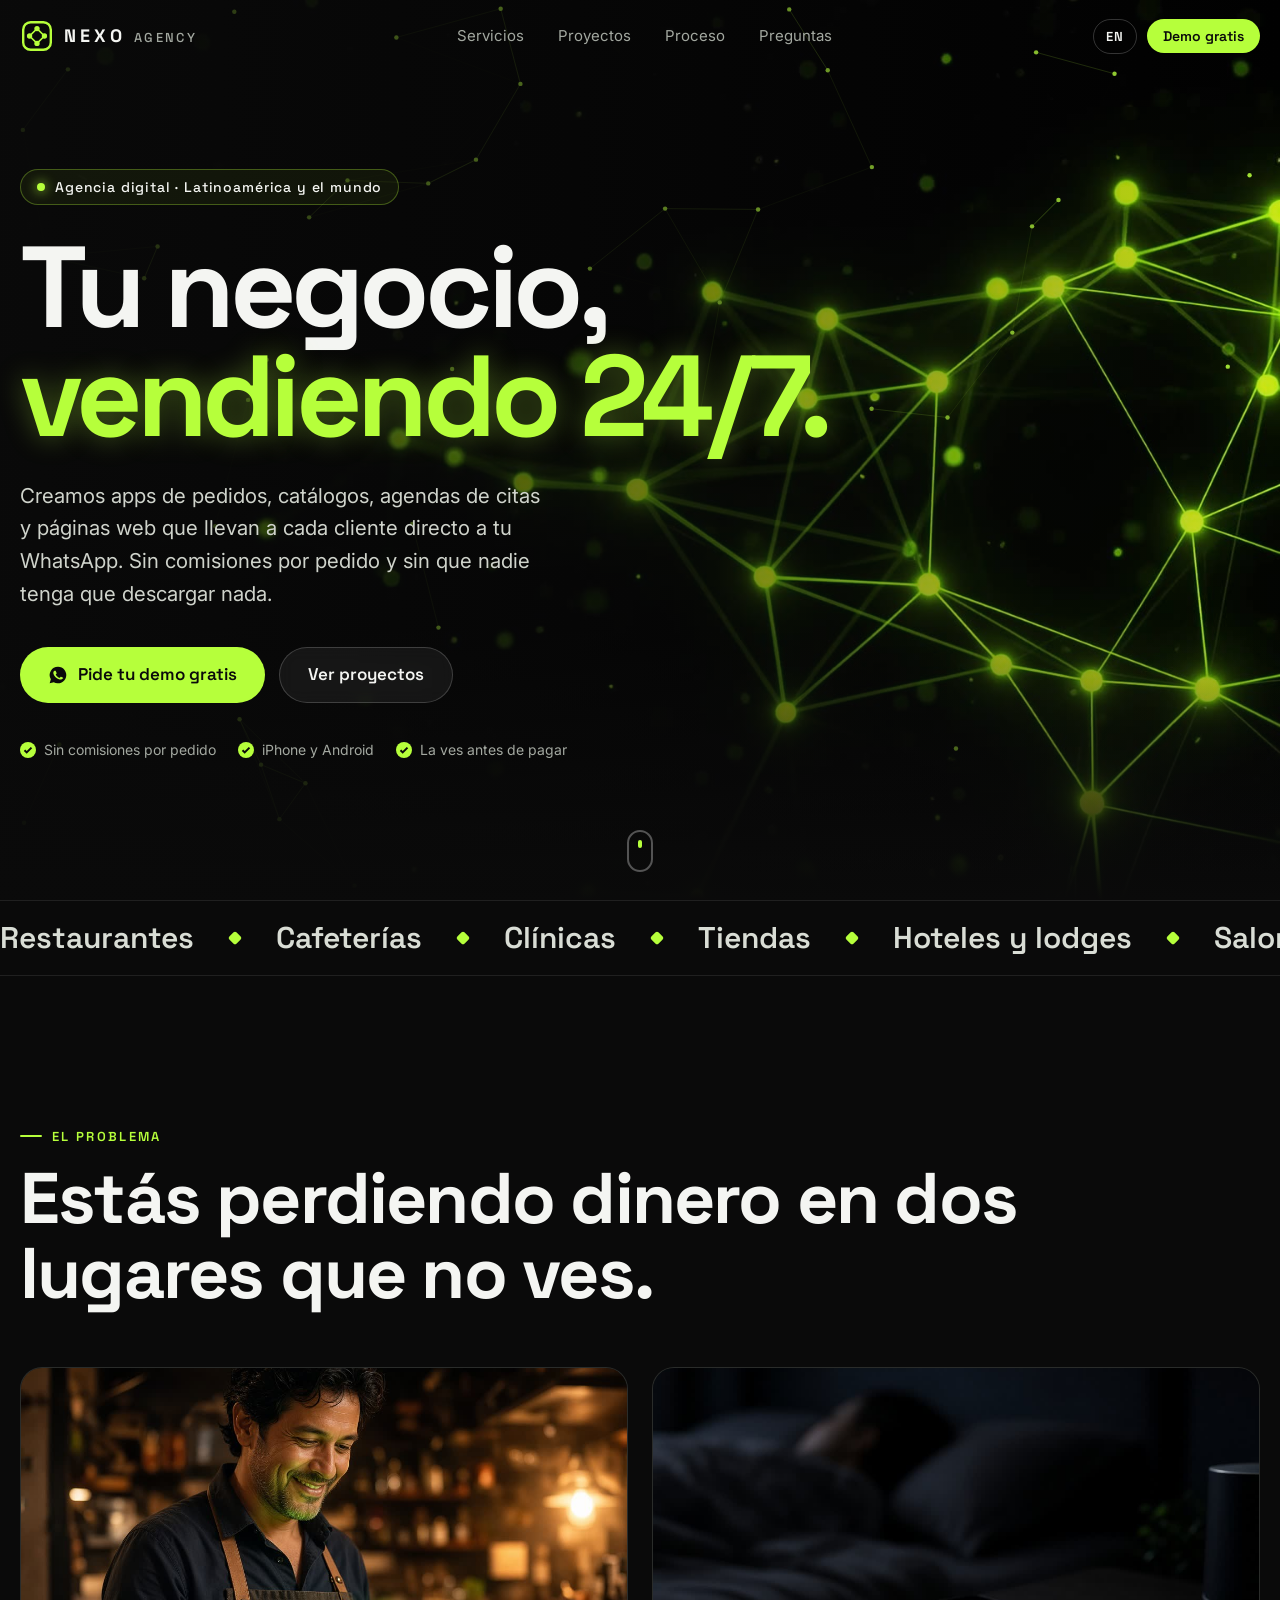
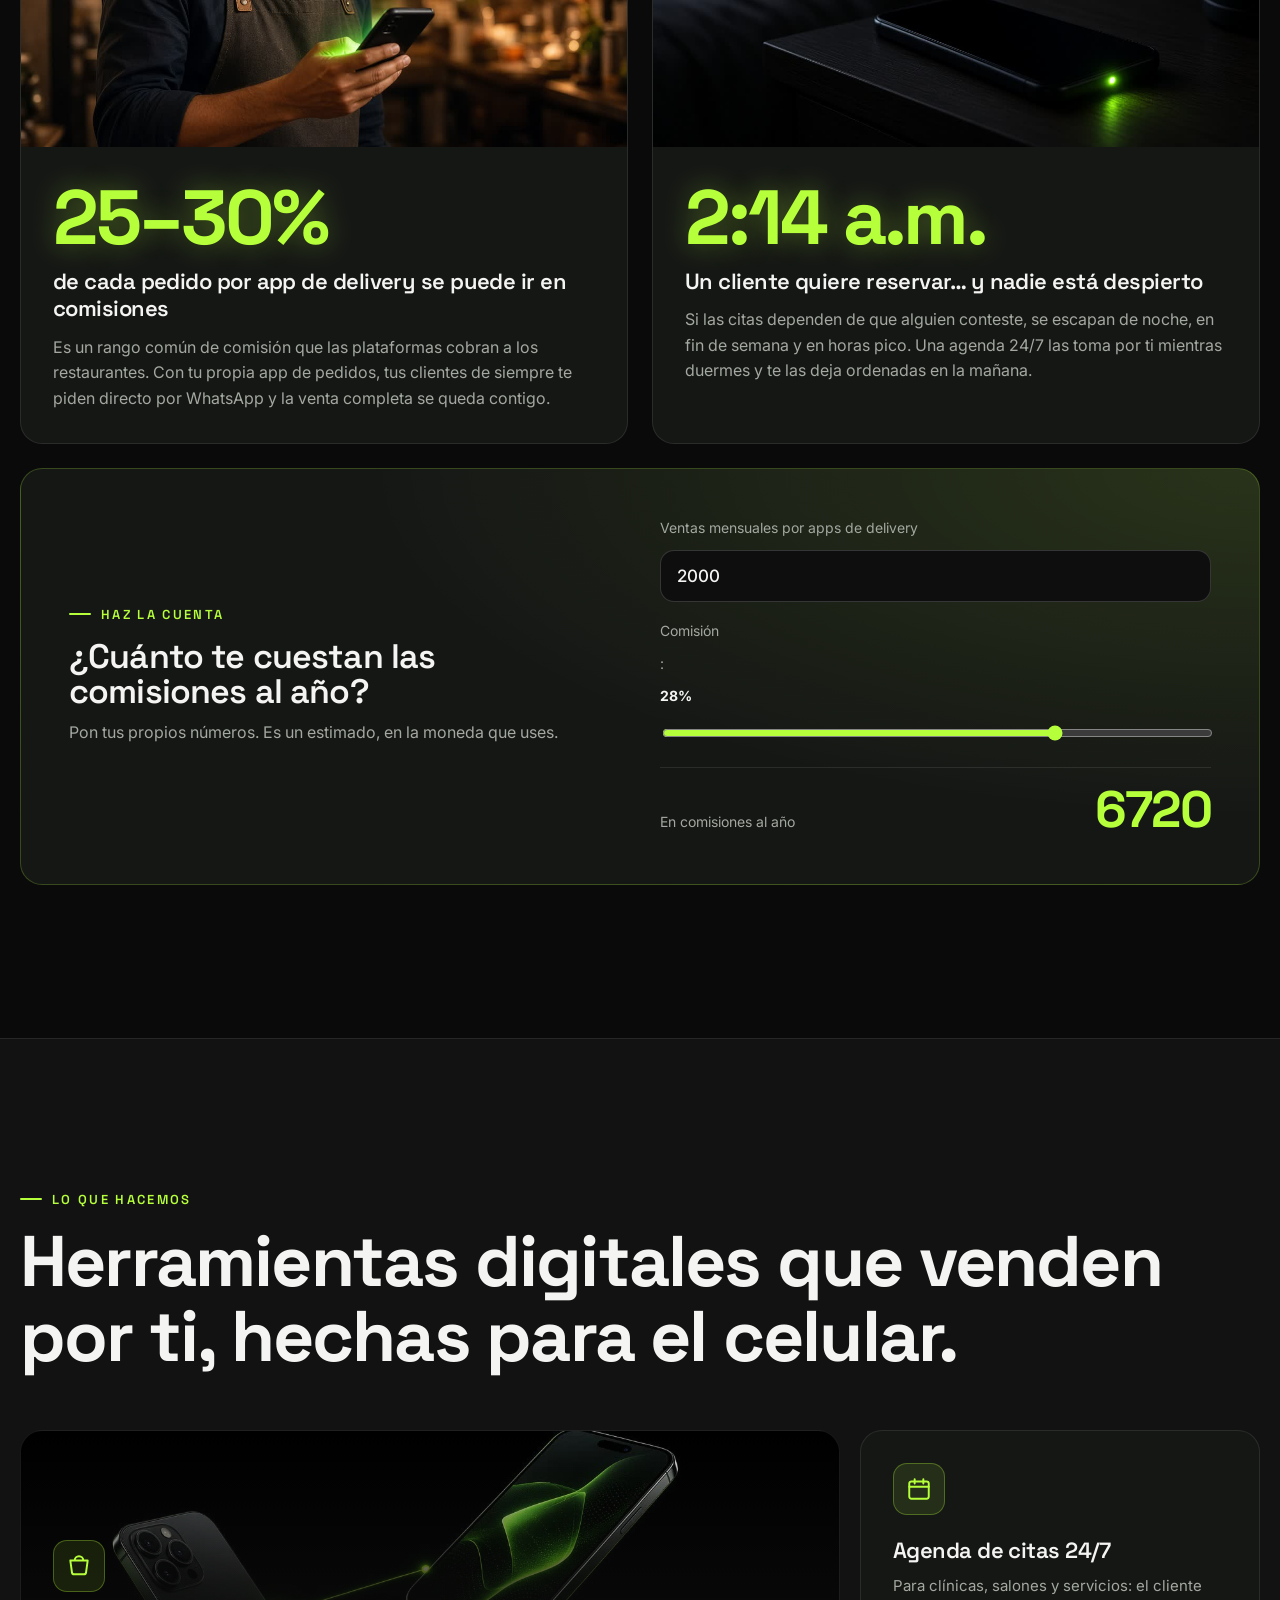
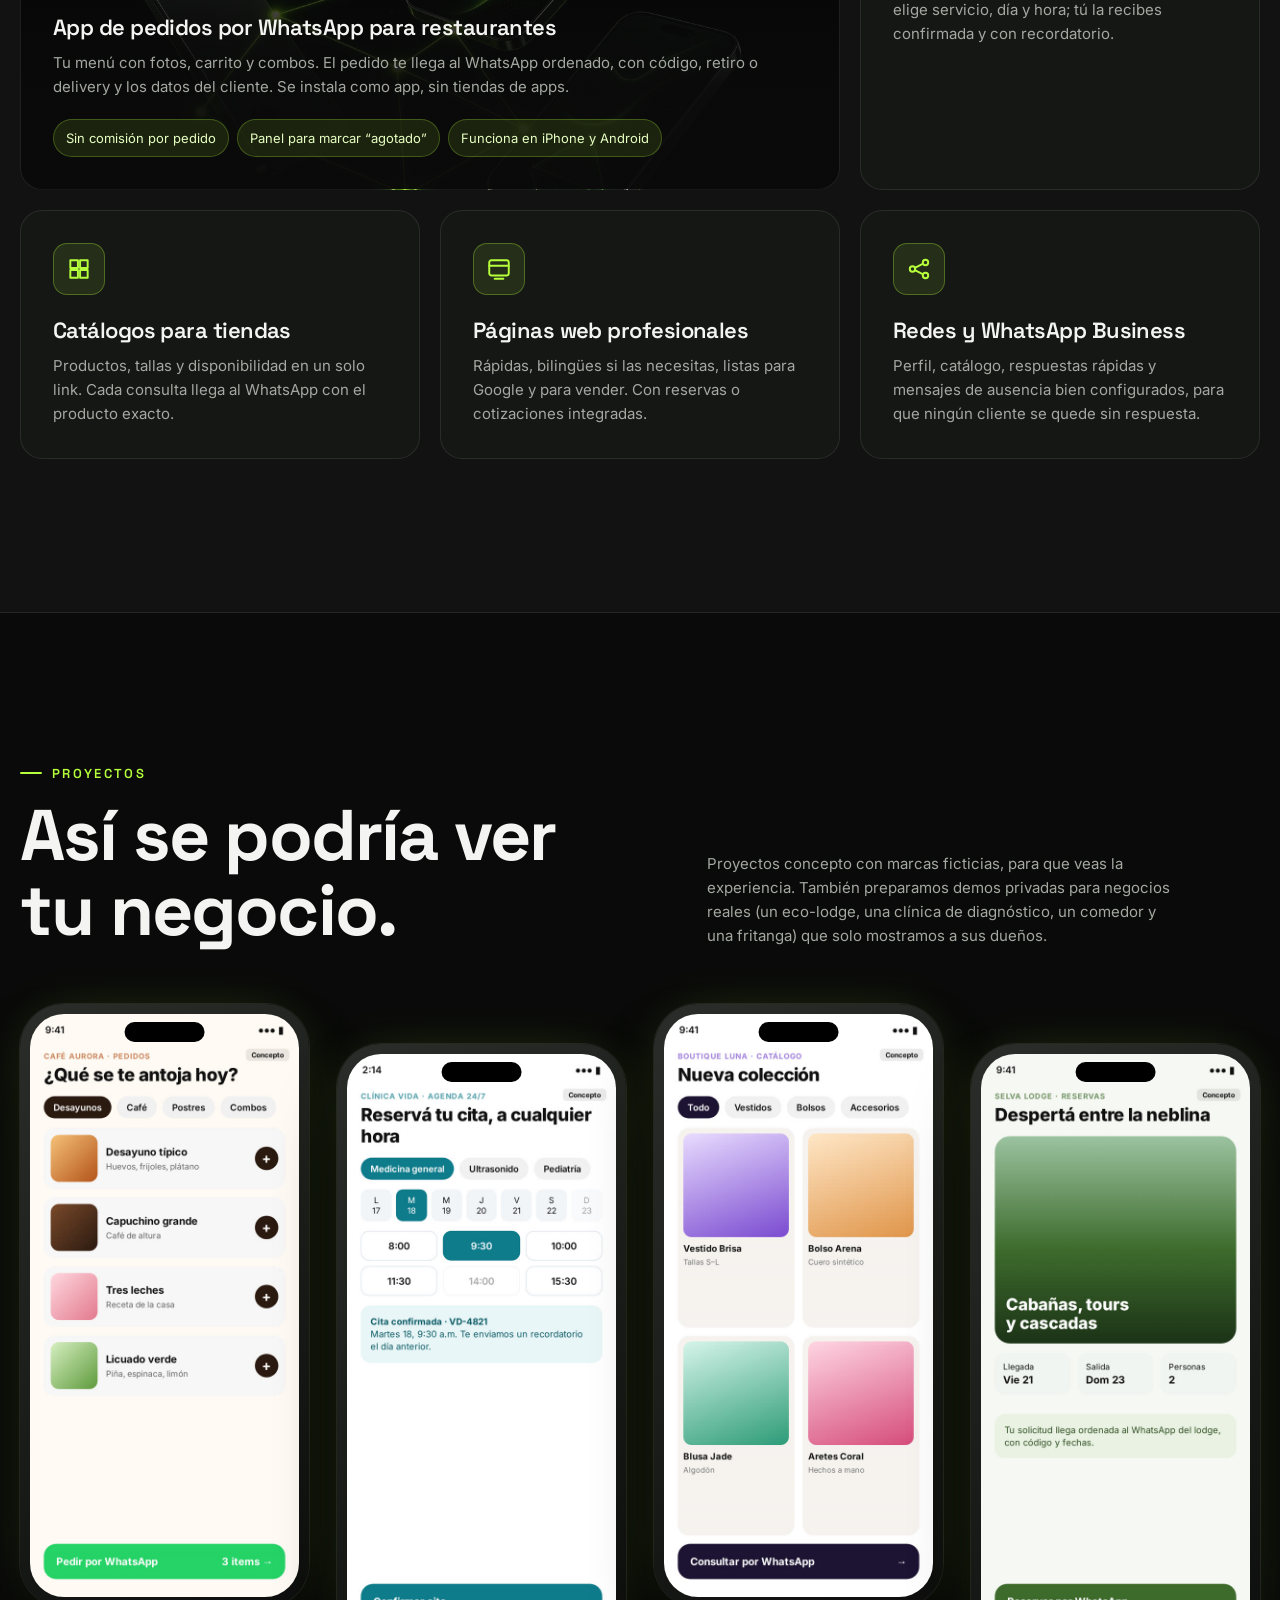
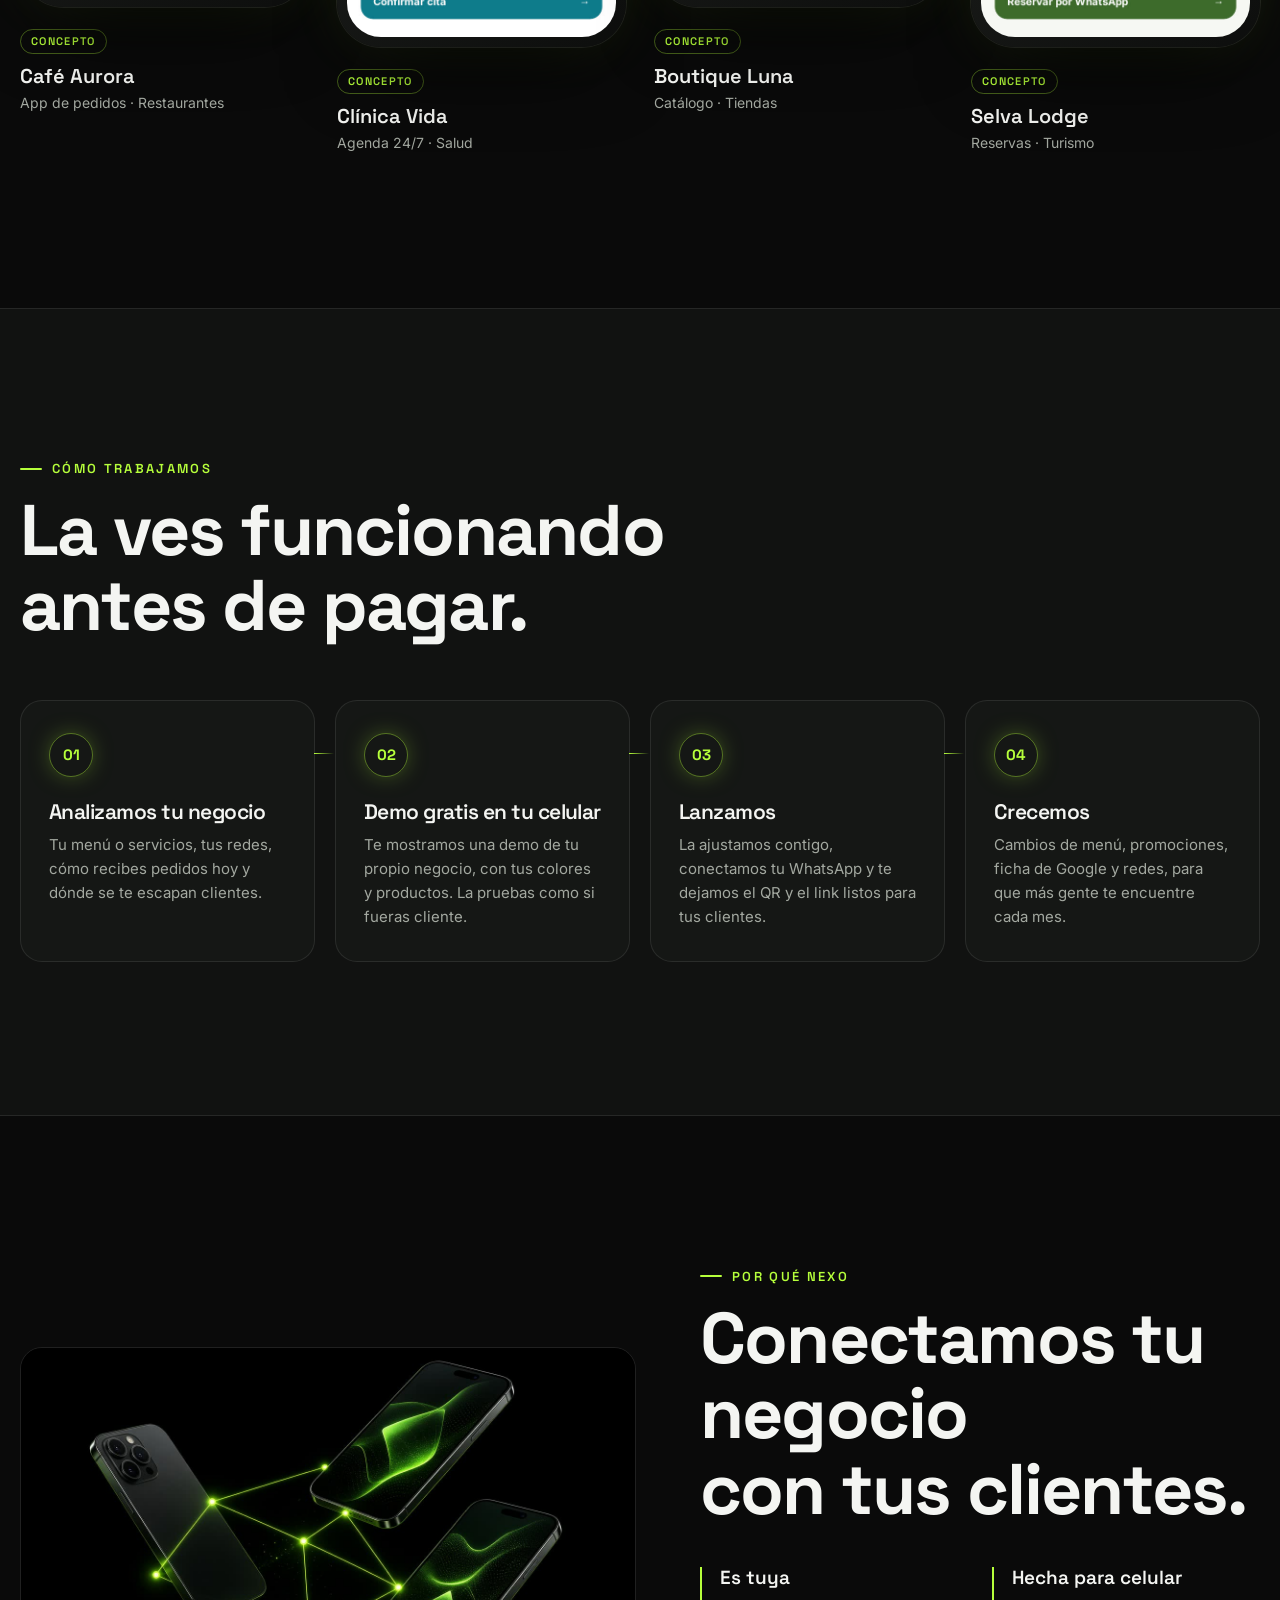
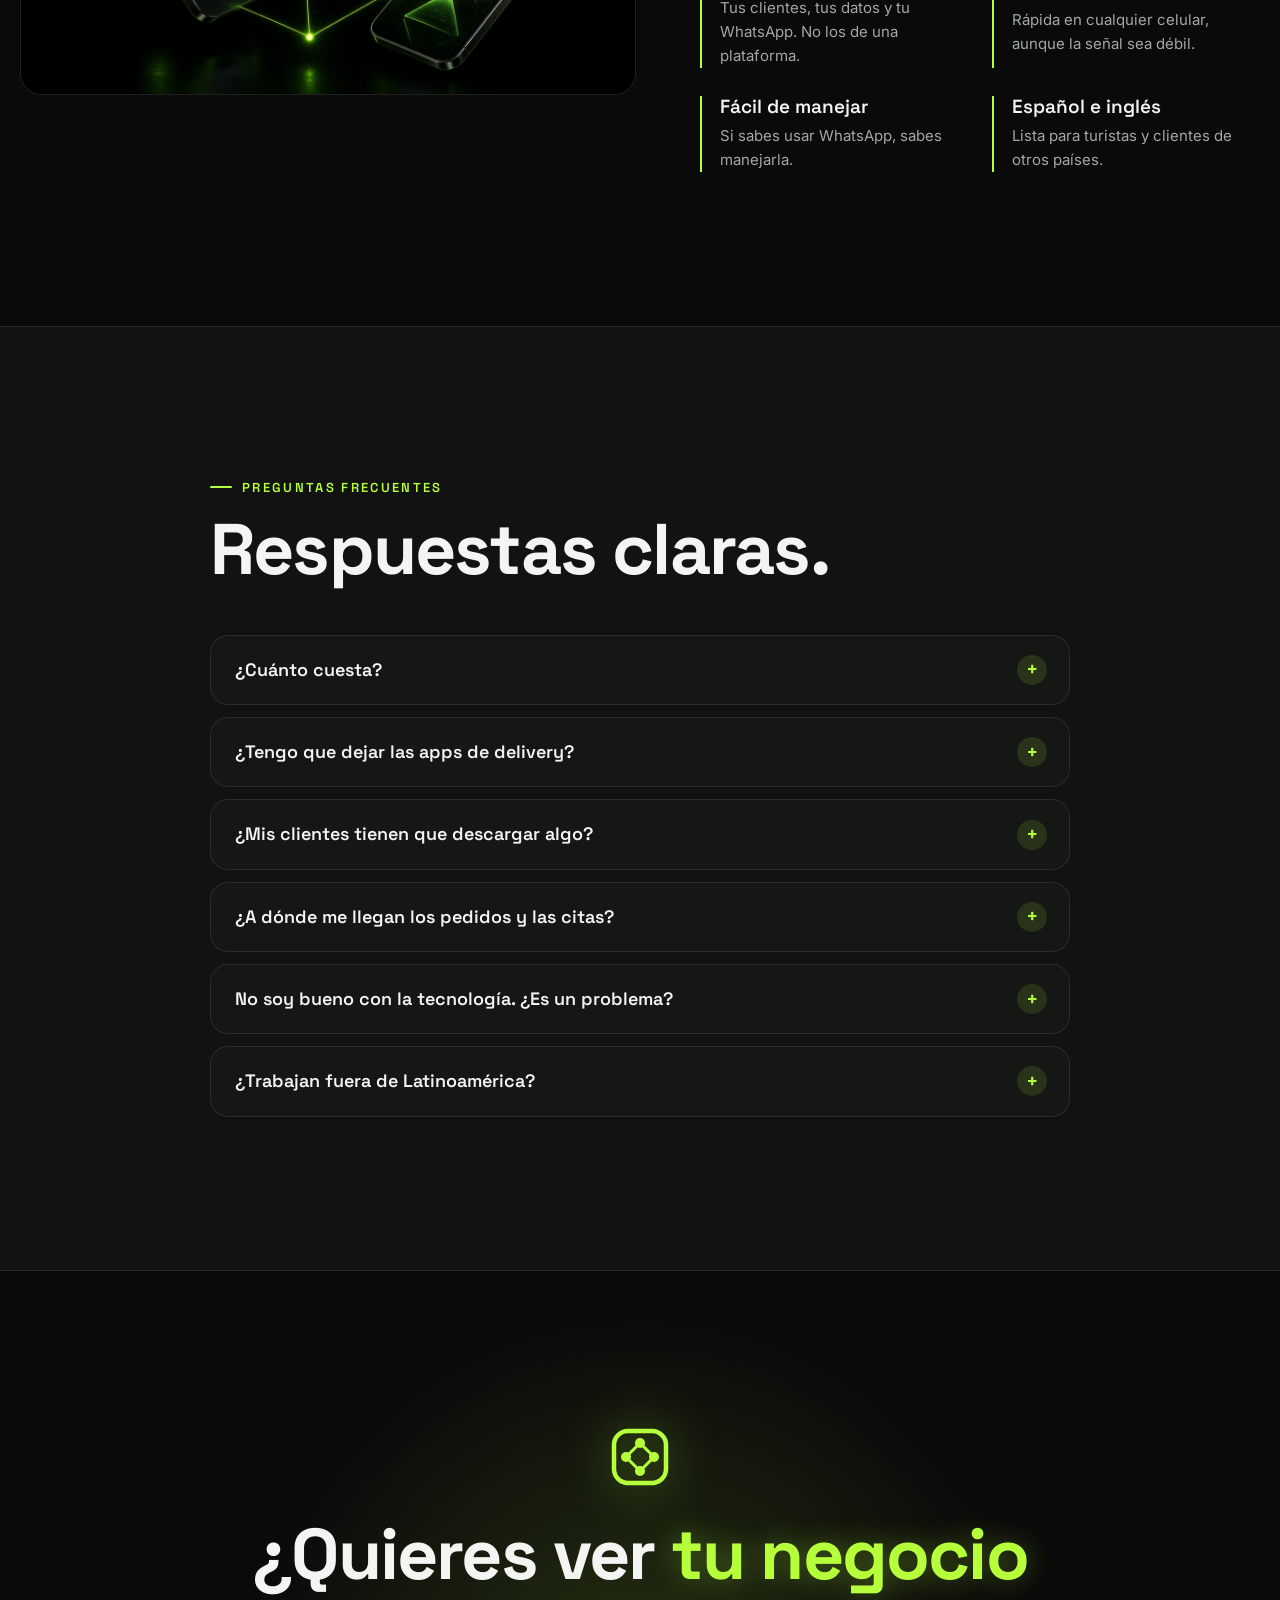
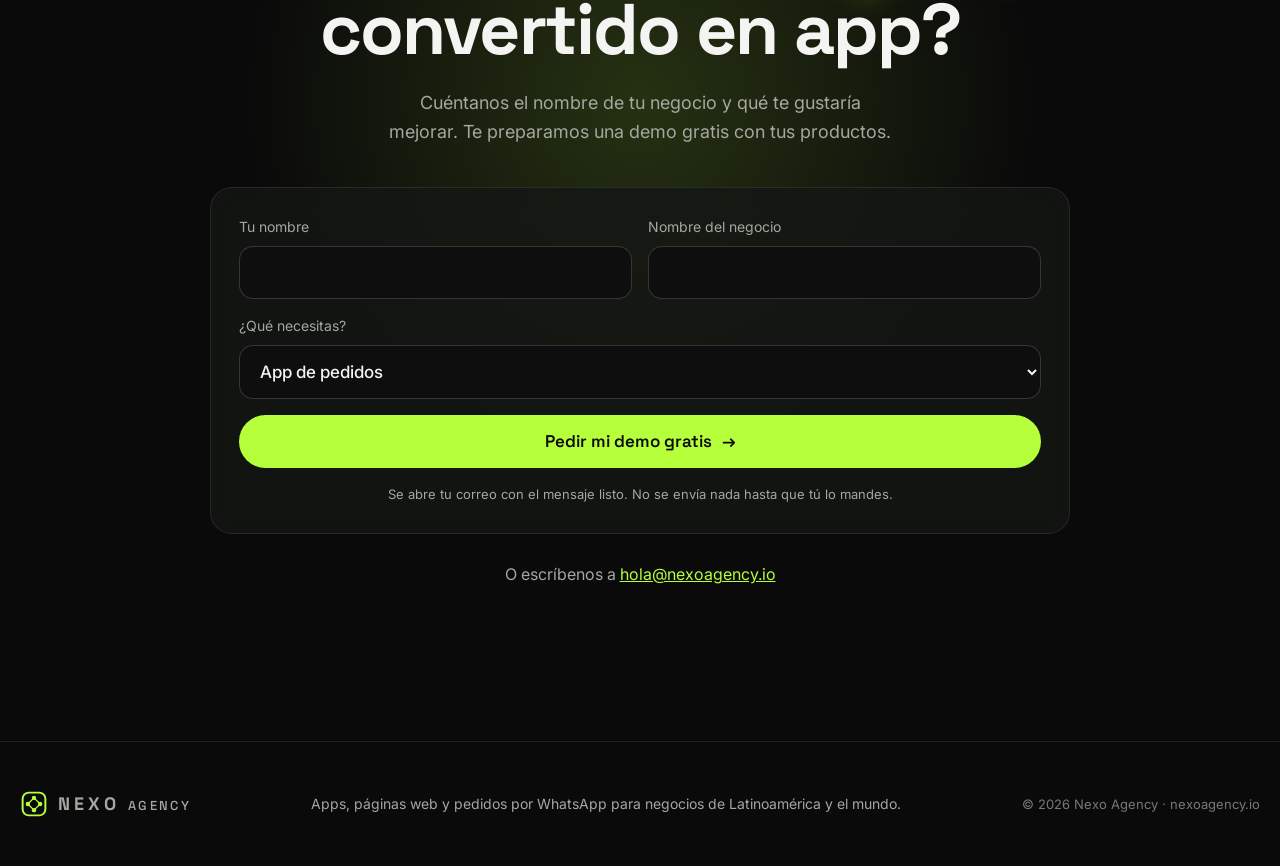
==== index.html @ 6362ee62 "Sitio oficial de Nexo Agency" ====
<!doctype html>
<html lang="es">
<head>
<meta charset="utf-8">
<meta name="viewport" content="width=device-width, initial-scale=1, viewport-fit=cover">
<title>Nexo Agency · Apps, páginas web y pedidos por WhatsApp para tu negocio</title>
<meta name="description" content="Nexo Agency crea apps de pedidos por WhatsApp, catálogos, agendas de citas 24/7 y páginas web profesionales para negocios de Latinoamérica y el mundo. Te mostramos una demo de tu propio negocio antes de pagar.">
<meta name="theme-color" content="#0A0A0A">
<link rel="canonical" href="https://chavalojodido-art.github.io/nexoagency/">
<meta property="og:type" content="website">
<meta property="og:site_name" content="Nexo Agency">
<meta property="og:title" content="Nexo Agency · Tu negocio vendiendo 24/7">
<meta property="og:description" content="Apps de pedidos por WhatsApp, agendas de citas 24/7 y páginas web profesionales. Demo de tu propio negocio antes de pagar.">
<meta property="og:url" content="https://chavalojodido-art.github.io/nexoagency/">
<meta property="og:image" content="https://chavalojodido-art.github.io/nexoagency/assets/og.jpg">
<meta property="og:image:width" content="1200"><meta property="og:image:height" content="630">
<meta property="og:locale" content="es_LA"><meta property="og:locale:alternate" content="en_US">
<meta name="twitter:card" content="summary_large_image">
<link rel="icon" href="favicon.svg" type="image/svg+xml">
<link rel="icon" href="assets/icons/icon-192.png" sizes="192x192" type="image/png">
<link rel="apple-touch-icon" href="assets/icons/apple-touch-icon.png">
<link rel="manifest" href="manifest.webmanifest">
<link rel="preconnect" href="https://fonts.googleapis.com"><link rel="preconnect" href="https://fonts.gstatic.com" crossorigin>
<link href="https://fonts.googleapis.com/css2?family=Inter:wght@400;500;600&family=Space+Grotesk:wght@500;600;700&display=swap" rel="stylesheet">
<link rel="preload" as="image" href="assets/media/hero-poster.jpg" media="(min-width: 768px)">
<link rel="preload" as="image" href="assets/media/hero-poster-movil.jpg" media="(max-width: 767px)">
<link rel="stylesheet" href="styles.css">
<script type="application/ld+json">
{"@context":"https://schema.org","@type":"ProfessionalService","name":"Nexo Agency","url":"https://chavalojodido-art.github.io/nexoagency/","logo":"https://chavalojodido-art.github.io/nexoagency/assets/icons/icon-512.png","image":"https://chavalojodido-art.github.io/nexoagency/assets/og.jpg","description":"Apps de pedidos por WhatsApp, catálogos, agendas de citas 24/7 y páginas web profesionales para negocios.","areaServed":["Latinoamérica","Worldwide"],"email":"hola@nexoagency.io","knowsLanguage":["es","en"]}
</script>
</head>
<body>
<a class="skip" href="#main" data-en="Skip to content">Saltar al contenido</a>

<header class="nav" id="nav">
  <div class="wrap nav__in">
    <a href="#top" class="brand" aria-label="Nexo Agency, inicio">
      <img src="assets/logo.svg" alt="" width="34" height="34"><span>NEXO<em>AGENCY</em></span>
    </a>
    <nav class="nav__links" aria-label="Principal">
      <a href="#servicios" data-en="Services">Servicios</a>
      <a href="#proyectos" data-en="Work">Proyectos</a>
      <a href="#proceso" data-en="Process">Proceso</a>
      <a href="#faq" data-en="FAQ">Preguntas</a>
    </nav>
    <div class="nav__cta">
      <button class="lang" id="lang" type="button" aria-label="Switch to English">EN</button>
      <a href="#contacto" class="btn btn--sm js-wa" data-en="Free demo">Demo gratis</a>
      <button class="burger" id="burger" type="button" aria-label="Abrir menú" aria-expanded="false" aria-controls="mnav"><span></span><span></span></button>
    </div>
  </div>
  <nav class="mnav" id="mnav" aria-label="Menú móvil" hidden>
    <a href="#servicios" data-en="Services">Servicios</a>
    <a href="#proyectos" data-en="Work">Proyectos</a>
    <a href="#proceso" data-en="Process">Proceso</a>
    <a href="#faq" data-en="FAQ">Preguntas</a>
    <a href="#contacto" class="btn js-wa" data-en="Get your free demo">Pide tu demo gratis</a>
  </nav>
</header>

<main id="main">
<!-- HERO -->
<section class="hero" id="top">
  <div class="hero__media" aria-hidden="true">
    <video id="heroVideo" muted loop playsinline preload="none" poster="assets/media/hero-poster.jpg"></video>
    <canvas id="heroCanvas"></canvas>
  </div>
  <div class="hero__shade" aria-hidden="true"></div>
  <div class="wrap hero__in">
    <p class="eyebrow reveal"><span class="dot"></span><span data-en="Digital agency · Latin America &amp; worldwide">Agencia digital · Latinoamérica y el mundo</span></p>
    <h1 class="hero__title reveal" data-en="Your business,<br><span class='neon'>selling 24/7.</span>">Tu negocio,<br><span class="neon">vendiendo 24/7.</span></h1>
    <p class="hero__sub reveal" data-en="We build ordering apps, catalogs, appointment booking and websites that send every customer straight to your WhatsApp. No per-order commissions, no app downloads.">Creamos apps de pedidos, catálogos, agendas de citas y páginas web que llevan a cada cliente directo a tu WhatsApp. Sin comisiones por pedido y sin que nadie tenga que descargar nada.</p>
    <div class="hero__ctas reveal">
      <a href="#contacto" class="btn btn--lg js-wa"><svg aria-hidden="true" viewBox="0 0 24 24"><path fill="currentColor" d="M12 2a10 10 0 0 0-8.6 15.1L2 22l5-1.3A10 10 0 1 0 12 2Zm5.3 14.2c-.2.6-1.3 1.2-1.8 1.2-.5.1-1 .2-3.3-.7-2.8-1.1-4.6-4-4.7-4.2-.1-.2-1.1-1.5-1.1-2.9s.7-2 1-2.3c.3-.3.6-.3.8-.3h.6c.2 0 .4 0 .6.5l.9 2.1c.1.2.1.4 0 .6l-.4.6-.4.4c-.1.1-.3.3-.1.6.2.3.8 1.3 1.7 2.1 1.2 1 2.1 1.4 2.4 1.5.3.1.5.1.6-.1l.9-1c.2-.3.4-.2.6-.1l2 .9c.3.1.5.2.5.3.1.2.1.7-.1 1.3Z"/></svg><span data-en="Get your free demo">Pide tu demo gratis</span></a>
      <a href="#proyectos" class="btn btn--ghost btn--lg" data-en="See our work">Ver proyectos</a>
    </div>
    <ul class="hero__chips reveal" role="list">
      <li data-en="No per-order commissions">Sin comisiones por pedido</li>
      <li data-en="iPhone &amp; Android">iPhone y Android</li>
      <li data-en="See it before you pay">La ves antes de pagar</li>
    </ul>
  </div>
  <a href="#problema" class="hero__scroll" aria-label="Bajar"><span></span></a>
</section>

<!-- MARQUEE -->
<div class="marquee" aria-hidden="true"><div class="marquee__track">
  <span>Restaurantes</span><i></i><span>Cafeterías</span><i></i><span>Clínicas</span><i></i><span>Tiendas</span><i></i><span>Hoteles y lodges</span><i></i><span>Salones de belleza</span><i></i><span>Talleres</span><i></i><span>Consultorios</span><i></i>
  <span>Restaurantes</span><i></i><span>Cafeterías</span><i></i><span>Clínicas</span><i></i><span>Tiendas</span><i></i><span>Hoteles y lodges</span><i></i><span>Salones de belleza</span><i></i><span>Talleres</span><i></i><span>Consultorios</span><i></i>
</div></div>

<!-- PROBLEMA -->
<section class="sec" id="problema">
  <div class="wrap">
    <p class="kicker reveal" data-en="The problem">El problema</p>
    <h2 class="h2 reveal" data-en="You're losing money in two places you can't see.">Estás perdiendo dinero en dos lugares que no ves.</h2>
    <div class="pain">
      <article class="pain__card reveal">
        <figure class="pain__img"><img src="assets/img/restaurante.jpg" alt="Dueño de restaurante sonriendo mientras revisa pedidos en su celular" width="1024" height="768" loading="lazy" decoding="async"></figure>
        <div class="pain__body">
          <p class="big"><span class="neon">25–30%</span></p>
          <h3 data-en="of every delivery-app order can go to commissions">de cada pedido por app de delivery se puede ir en comisiones</h3>
          <p data-en="Delivery platforms commonly charge restaurants commissions in that range. Your own ordering app sends regulars straight to your WhatsApp: the sale stays with you.">Es un rango común de comisión que las plataformas cobran a los restaurantes. Con tu propia app de pedidos, tus clientes de siempre te piden directo por WhatsApp y la venta completa se queda contigo.</p>
        </div>
      </article>
      <article class="pain__card reveal">
        <figure class="pain__img"><img src="assets/img/noche.jpg" alt="Celular con una notificación verde sobre la mesa de noche mientras su dueño duerme" width="1024" height="768" loading="lazy" decoding="async"></figure>
        <div class="pain__body">
          <p class="big"><span class="neon">2:14 a.m.</span></p>
          <h3 data-en="A customer wants to book… and nobody is awake">Un cliente quiere reservar… y nadie está despierto</h3>
          <p data-en="If booking depends on someone answering the phone, appointments slip away at night, on weekends and at rush hour. A 24/7 booking system takes them while you sleep.">Si las citas dependen de que alguien conteste, se escapan de noche, en fin de semana y en horas pico. Una agenda 24/7 las toma por ti mientras duermes y te las deja ordenadas en la mañana.</p>
        </div>
      </article>
    </div>

    <!-- calculadora -->
    <div class="calc reveal" id="calculadora">
      <div class="calc__txt">
        <p class="kicker" data-en="Do the math">Haz la cuenta</p>
        <h3 class="h3" data-en="How much do commissions cost you per year?">¿Cuánto te cuestan las comisiones al año?</h3>
        <p class="muted" data-en="Enter your own numbers. It's an estimate, in whatever currency you use.">Pon tus propios números. Es un estimado, en la moneda que uses.</p>
      </div>
      <div class="calc__form">
        <label for="ventas"><span data-en="Monthly sales through delivery apps">Ventas mensuales por apps de delivery</span>
          <input id="ventas" type="number" inputmode="numeric" min="0" step="100" value="2000"></label>
        <label for="pct"><span data-en="Commission">Comisión</span>: <b id="pctOut">28%</b>
          <input id="pct" type="range" min="10" max="35" value="28"></label>
        <div class="calc__out" aria-live="polite">
          <span data-en="In commissions per year">En comisiones al año</span>
          <strong id="anual">6,720</strong>
        </div>
      </div>
    </div>
  </div>
</section>

<!-- SERVICIOS -->
<section class="sec sec--alt" id="servicios">
  <div class="wrap">
    <p class="kicker reveal" data-en="What we build">Lo que hacemos</p>
    <h2 class="h2 reveal" data-en="Digital tools that sell for you, made for the phone.">Herramientas digitales que venden por ti, hechas para el celular.</h2>
    <div class="svc">
      <article class="svc__card svc__card--wide reveal">
        <div class="svc__icon" aria-hidden="true"><svg viewBox="0 0 24 24"><path d="M4 7h16l-1.5 11a2 2 0 0 1-2 1.7H7.5a2 2 0 0 1-2-1.7L4 7Zm4 0a4 4 0 0 1 8 0"/></svg></div>
        <h3 data-en="WhatsApp ordering app for restaurants">App de pedidos por WhatsApp para restaurantes</h3>
        <p data-en="Your menu with photos, cart and combos. The order reaches your WhatsApp neat and complete, with a code, pickup or delivery, and the customer's details. It installs like an app, without app stores.">Tu menú con fotos, carrito y combos. El pedido te llega al WhatsApp ordenado, con código, retiro o delivery y los datos del cliente. Se instala como app, sin tiendas de apps.</p>
        <ul class="ticks"><li data-en="No per-order commissions">Sin comisión por pedido</li><li data-en="Owner panel to mark items sold out">Panel para marcar “agotado”</li><li data-en="Works on iPhone and Android">Funciona en iPhone y Android</li></ul>
      </article>
      <article class="svc__card reveal">
        <div class="svc__icon" aria-hidden="true"><svg viewBox="0 0 24 24"><rect x="3" y="5" width="18" height="16" rx="2"/><path d="M3 10h18M8 3v4m8-4v4"/></svg></div>
        <h3 data-en="24/7 appointment booking">Agenda de citas 24/7</h3>
        <p data-en="For clinics, salons and services: customers pick service, day and time; you get it confirmed with reminders.">Para clínicas, salones y servicios: el cliente elige servicio, día y hora; tú la recibes confirmada y con recordatorio.</p>
      </article>
      <article class="svc__card reveal">
        <div class="svc__icon" aria-hidden="true"><svg viewBox="0 0 24 24"><path d="M4 4h7v7H4zM13 4h7v7h-7zM4 13h7v7H4zM13 13h7v7h-7z"/></svg></div>
        <h3 data-en="Catalogs for stores">Catálogos para tiendas</h3>
        <p data-en="Products, sizes and availability in one link. Every inquiry arrives on WhatsApp with the exact product.">Productos, tallas y disponibilidad en un solo link. Cada consulta llega al WhatsApp con el producto exacto.</p>
      </article>
      <article class="svc__card reveal">
        <div class="svc__icon" aria-hidden="true"><svg viewBox="0 0 24 24"><rect x="3" y="4" width="18" height="14" rx="2"/><path d="M3 9h18M8 21h8"/></svg></div>
        <h3 data-en="Professional websites">Páginas web profesionales</h3>
        <p data-en="Fast, bilingual if you need it, ready for Google and for selling. With bookings or quotes built in.">Rápidas, bilingües si las necesitas, listas para Google y para vender. Con reservas o cotizaciones integradas.</p>
      </article>
      <article class="svc__card reveal">
        <div class="svc__icon" aria-hidden="true"><svg viewBox="0 0 24 24"><circle cx="6" cy="12" r="2.5"/><circle cx="18" cy="6" r="2.5"/><circle cx="18" cy="18" r="2.5"/><path d="m8.2 10.9 7.6-3.8m-7.6 6 7.6 3.8"/></svg></div>
        <h3 data-en="Social media &amp; WhatsApp Business">Redes y WhatsApp Business</h3>
        <p data-en="Profile, catalog, quick replies and away messages set up properly, so no customer goes unanswered.">Perfil, catálogo, respuestas rápidas y mensajes de ausencia bien configurados, para que ningún cliente se quede sin respuesta.</p>
      </article>
    </div>
  </div>
</section>

<!-- PROYECTOS -->
<section class="sec" id="proyectos">
  <div class="wrap">
    <div class="sec__head">
      <div>
        <p class="kicker reveal" data-en="Work">Proyectos</p>
        <h2 class="h2 reveal" data-en="This is what your business<br>could look like.">Así se podría ver<br>tu negocio.</h2>
      </div>
      <p class="muted reveal sec__note" data-en="Concept projects with fictional brands, so you can see the experience. We also build private demos for real businesses (an eco-lodge, a diagnostic clinic, a diner and a grill house) that we only show to their owners.">Proyectos concepto con marcas ficticias, para que veas la experiencia. También preparamos demos privadas para negocios reales (un eco-lodge, una clínica de diagnóstico, un comedor y una fritanga) que solo mostramos a sus dueños.</p>
    </div>
    <div class="phones">
      <figure class="phone reveal">
        <div class="phone__frame"><img src="assets/img/app-cafe.jpg" alt="Pantalla de app de pedidos de la cafetería ficticia Café Aurora" width="560" height="1212" loading="lazy" decoding="async"></div>
        <figcaption><span class="pill" data-en="Concept">Concepto</span><b>Café Aurora</b><span data-en="Ordering app · Restaurants">App de pedidos · Restaurantes</span></figcaption>
      </figure>
      <figure class="phone reveal">
        <div class="phone__frame"><img src="assets/img/app-clinica.jpg" alt="Pantalla de agenda de citas de la clínica ficticia Clínica Vida" width="560" height="1212" loading="lazy" decoding="async"></div>
        <figcaption><span class="pill" data-en="Concept">Concepto</span><b>Clínica Vida</b><span data-en="24/7 booking · Health">Agenda 24/7 · Salud</span></figcaption>
      </figure>
      <figure class="phone reveal">
        <div class="phone__frame"><img src="assets/img/app-tienda.jpg" alt="Pantalla de catálogo de la tienda ficticia Boutique Luna" width="560" height="1212" loading="lazy" decoding="async"></div>
        <figcaption><span class="pill" data-en="Concept">Concepto</span><b>Boutique Luna</b><span data-en="Catalog · Retail">Catálogo · Tiendas</span></figcaption>
      </figure>
      <figure class="phone reveal">
        <div class="phone__frame"><img src="assets/img/app-lodge.jpg" alt="Pantalla de reservas del alojamiento ficticio Selva Lodge" width="560" height="1212" loading="lazy" decoding="async"></div>
        <figcaption><span class="pill" data-en="Concept">Concepto</span><b>Selva Lodge</b><span data-en="Bookings · Tourism">Reservas · Turismo</span></figcaption>
      </figure>
    </div>
  </div>
</section>

<!-- PROCESO -->
<section class="sec sec--alt" id="proceso">
  <div class="wrap">
    <p class="kicker reveal" data-en="How it works">Cómo trabajamos</p>
    <h2 class="h2 reveal" data-en="You see it working<br>before you pay.">La ves funcionando<br>antes de pagar.</h2>
    <ol class="steps">
      <li class="step reveal"><span class="step__n">01</span><h3 data-en="We study your business">Analizamos tu negocio</h3><p data-en="Your menu or services, your social media, how you take orders today and where you lose customers.">Tu menú o servicios, tus redes, cómo recibes pedidos hoy y dónde se te escapan clientes.</p></li>
      <li class="step reveal"><span class="step__n">02</span><h3 data-en="Free demo on your phone">Demo gratis en tu celular</h3><p data-en="We show you a demo of your own business, with your colors and products. Try it like a customer would.">Te mostramos una demo de tu propio negocio, con tus colores y productos. La pruebas como si fueras cliente.</p></li>
      <li class="step reveal"><span class="step__n">03</span><h3 data-en="We launch">Lanzamos</h3><p data-en="We adjust it with you, connect your WhatsApp and leave a QR and link ready for your customers.">La ajustamos contigo, conectamos tu WhatsApp y te dejamos el QR y el link listos para tus clientes.</p></li>
      <li class="step reveal"><span class="step__n">04</span><h3 data-en="We grow">Crecemos</h3><p data-en="Menu changes, promotions, Google profile and social media, so more people find you every month.">Cambios de menú, promociones, ficha de Google y redes, para que más gente te encuentre cada mes.</p></li>
    </ol>
  </div>
</section>

<!-- POR QUÉ -->
<section class="sec why">
  <div class="wrap why__in">
    <figure class="why__img reveal"><img src="assets/img/telefonos.jpg" alt="Tres teléfonos conectados por una red de líneas verde neón" width="1024" height="576" loading="lazy" decoding="async"></figure>
    <div>
      <p class="kicker reveal" data-en="Why Nexo">Por qué Nexo</p>
      <h2 class="h2 reveal" data-en="We connect your business<br>with your customers.">Conectamos tu negocio<br>con tus clientes.</h2>
      <ul class="why__list">
        <li class="reveal"><b data-en="It's yours">Es tuya</b><span data-en="Your customers, your data, your WhatsApp. Not a platform's.">Tus clientes, tus datos y tu WhatsApp. No los de una plataforma.</span></li>
        <li class="reveal"><b data-en="Built for phones">Hecha para celular</b><span data-en="Fast on any phone, even with weak signal.">Rápida en cualquier celular, aunque la señal sea débil.</span></li>
        <li class="reveal"><b data-en="Simple to run">Fácil de manejar</b><span data-en="If you can use WhatsApp, you can run it.">Si sabes usar WhatsApp, sabes manejarla.</span></li>
        <li class="reveal"><b data-en="Spanish &amp; English">Español e inglés</b><span data-en="Ready for tourists and customers abroad.">Lista para turistas y clientes de otros países.</span></li>
      </ul>
    </div>
  </div>
</section>

<!-- FAQ -->
<section class="sec sec--alt" id="faq">
  <div class="wrap wrap--narrow">
    <p class="kicker reveal" data-en="FAQ">Preguntas frecuentes</p>
    <h2 class="h2 reveal" data-en="Clear answers.">Respuestas claras.</h2>
    <div class="faq">
      <details class="reveal"><summary data-en="How much does it cost?">¿Cuánto cuesta?</summary><p data-en="Each business is different, so we quote to fit. First we show you the free demo; you only decide once you've seen it working.">Cada negocio es distinto, así que hacemos una cotización a la medida. Primero te mostramos la demo gratis y decides solo después de verla funcionando.</p></details>
      <details class="reveal"><summary data-en="Do I have to leave delivery apps?">¿Tengo que dejar las apps de delivery?</summary><p data-en="No. Your app complements them: your regulars order directly and you stop paying commission on those orders.">No. Tu app las complementa: tus clientes de siempre te piden directo y dejas de pagar comisión por esos pedidos.</p></details>
      <details class="reveal"><summary data-en="Do my customers need to download anything?">¿Mis clientes tienen que descargar algo?</summary><p data-en="No. They open a link or scan a QR. If they want, they can add it to their home screen like an app (it's a PWA). Works on iPhone and Android.">No. Abren un link o escanean un QR. Si quieren, la agregan a la pantalla de inicio como una app (es una PWA). Funciona en iPhone y Android.</p></details>
      <details class="reveal"><summary data-en="Where do orders and appointments arrive?">¿A dónde me llegan los pedidos y las citas?</summary><p data-en="To your WhatsApp, as a neat message with a code and all the details. No new system to learn.">A tu WhatsApp, como un mensaje ordenado con código y todos los datos. No tienes que aprender un sistema nuevo.</p></details>
      <details class="reveal"><summary data-en="I'm not good with technology. Is that a problem?">No soy bueno con la tecnología. ¿Es un problema?</summary><p data-en="Not at all. We set everything up and show you step by step. Day to day, you just answer WhatsApp like always.">Para nada. Nosotros dejamos todo listo y te lo enseñamos paso a paso. En el día a día solo respondes WhatsApp como siempre.</p></details>
      <details class="reveal"><summary data-en="Do you work outside Latin America?">¿Trabajan fuera de Latinoamérica?</summary><p data-en="Yes. We work remotely, in Spanish and English.">Sí. Trabajamos a distancia, en español y en inglés.</p></details>
    </div>
  </div>
</section>

<!-- CONTACTO -->
<section class="sec cta" id="contacto">
  <div class="cta__glow" aria-hidden="true"></div>
  <div class="wrap wrap--narrow cta__in">
    <img src="assets/logo.svg" alt="" width="64" height="64" class="cta__logo reveal">
    <h2 class="h2 reveal" data-en="Want to see <span class='neon'>your business</span><br>as an app?">¿Quieres ver <span class="neon">tu negocio</span><br>convertido en app?</h2>
    <p class="muted reveal" data-en="Tell us your business name and what you want to improve. We'll prepare a free demo with your products.">Cuéntanos el nombre de tu negocio y qué te gustaría mejorar. Te preparamos una demo gratis con tus productos.</p>
    <form class="form reveal" id="leadForm" novalidate>
      <label><span data-en="Your name">Tu nombre</span><input name="nombre" autocomplete="name" required></label>
      <label><span data-en="Business name">Nombre del negocio</span><input name="negocio" autocomplete="organization" required></label>
      <label class="full"><span data-en="What do you need?">¿Qué necesitas?</span>
        <select name="necesidad">
          <option value="App de pedidos" data-en="Ordering app">App de pedidos</option>
          <option value="Agenda de citas 24/7" data-en="24/7 booking">Agenda de citas 24/7</option>
          <option value="Catálogo" data-en="Catalog">Catálogo</option>
          <option value="Página web" data-en="Website">Página web</option>
          <option value="Redes y WhatsApp Business" data-en="Social media &amp; WhatsApp Business">Redes y WhatsApp Business</option>
          <option value="No sé, quiero asesoría" data-en="Not sure, I'd like advice">No sé, quiero asesoría</option>
        </select></label>
      <button class="btn btn--lg full" type="submit"><span data-en="Request my free demo">Pedir mi demo gratis</span> →</button>
      <p class="form__hint full" id="formHint" data-en="It opens WhatsApp with your message ready. Nothing is sent until you tap send.">Se abre WhatsApp con tu mensaje listo. No se envía nada hasta que tú lo mandes.</p>
    </form>
    <p class="cta__mail reveal"><span data-en="Or write to">O escríbenos a</span> <a href="mailto:hola@nexoagency.io">hola@nexoagency.io</a></p>
  </div>
</section>
</main>

<footer class="foot">
  <div class="wrap foot__in">
    <a href="#top" class="brand" aria-label="Nexo Agency, volver arriba"><img src="assets/logo.svg" alt="" width="28" height="28"><span>NEXO<em>AGENCY</em></span></a>
    <p data-en="Apps, websites and WhatsApp ordering for businesses in Latin America and worldwide.">Apps, páginas web y pedidos por WhatsApp para negocios de Latinoamérica y el mundo.</p>
    <p class="foot__small">© <span id="yr">2026</span> Nexo Agency · nexoagency.io</p>
  </div>
</footer>

<a href="#contacto" class="fab js-wa" aria-label="Escríbenos por WhatsApp"><svg aria-hidden="true" viewBox="0 0 24 24"><path fill="currentColor" d="M12 2a10 10 0 0 0-8.6 15.1L2 22l5-1.3A10 10 0 1 0 12 2Zm5.3 14.2c-.2.6-1.3 1.2-1.8 1.2-.5.1-1 .2-3.3-.7-2.8-1.1-4.6-4-4.7-4.2-.1-.2-1.1-1.5-1.1-2.9s.7-2 1-2.3c.3-.3.6-.3.8-.3h.6c.2 0 .4 0 .6.5l.9 2.1c.1.2.1.4 0 .6l-.4.6-.4.4c-.1.1-.3.3-.1.6.2.3.8 1.3 1.7 2.1 1.2 1 2.1 1.4 2.4 1.5.3.1.5.1.6-.1l.9-1c.2-.3.4-.2.6-.1l2 .9c.3.1.5.2.5.3.1.2.1.7-.1 1.3Z"/></svg></a>

<script src="main.js" defer></script>
</body>
</html>
---- styles.css ----
:root{--bg:#0A0A0A;--bg2:#111211;--card:#151715;--line:rgba(255,255,255,.09);--txt:#F4F5F2;--mut:#A3A8A0;--neon:#B6FF3B;--neon2:#8BE000;--r:22px;--fh:"Space Grotesk",system-ui,sans-serif;--fb:"Inter",system-ui,sans-serif}
*{box-sizing:border-box}html{scroll-behavior:smooth;-webkit-text-size-adjust:100%}
body{margin:0;background:var(--bg);color:var(--txt);font:400 16px/1.6 var(--fb);-webkit-font-smoothing:antialiased;overflow-x:hidden}
img,video{max-width:100%;display:block}img{height:auto}a{color:inherit}
h1,h2,h3{font-family:var(--fh);margin:0;letter-spacing:-.025em;line-height:1.05}
p{margin:0}
.wrap{width:min(1240px,100% - 40px);margin-inline:auto}.wrap--narrow{width:min(860px,100% - 40px)}
.skip{position:absolute;left:-999px;top:8px;z-index:99;background:var(--neon);color:#000;padding:8px 14px;border-radius:8px}.skip:focus{left:8px}
:focus-visible{outline:2px solid var(--neon);outline-offset:3px;border-radius:6px}
.neon{color:var(--neon);text-shadow:0 0 28px rgba(182,255,59,.35)}
.muted{color:var(--mut)}
.kicker{font:600 13px/1 var(--fh);letter-spacing:.18em;text-transform:uppercase;color:var(--neon);margin-bottom:18px;display:flex;align-items:center;gap:10px}
.kicker::before{content:"";width:22px;height:2px;background:var(--neon);border-radius:2px}
.h2{font-size:clamp(34px,5.6vw,72px);font-weight:700}
.h3{font-size:clamp(24px,3vw,34px);font-weight:600;margin-bottom:10px}
/* buttons */
.btn{display:inline-flex;align-items:center;justify-content:center;gap:10px;background:var(--neon);color:#0A0A0A;font:600 15px/1 var(--fh);text-decoration:none;padding:14px 22px;border-radius:999px;border:0;cursor:pointer;transition:transform .2s,box-shadow .2s,background .2s;box-shadow:0 0 0 0 rgba(182,255,59,.0)}
.btn:hover{transform:translateY(-2px);box-shadow:0 10px 40px -8px rgba(182,255,59,.55)}
.btn svg{width:20px;height:20px}
.btn--lg{padding:18px 28px;font-size:17px}.btn--sm{padding:10px 16px;font-size:14px}
.btn--ghost{background:rgba(255,255,255,.06);color:var(--txt);border:1px solid rgba(255,255,255,.18);backdrop-filter:blur(8px)}
.btn--ghost:hover{background:rgba(255,255,255,.12);box-shadow:none}
/* nav */
.nav{position:fixed;inset:0 0 auto;z-index:50;transition:background .3s,border-color .3s,backdrop-filter .3s;border-bottom:1px solid transparent;padding-top:env(safe-area-inset-top)}
.nav.is-solid{background:rgba(10,10,10,.72);backdrop-filter:blur(16px) saturate(1.4);-webkit-backdrop-filter:blur(16px) saturate(1.4);border-color:var(--line)}
.nav__in{display:flex;align-items:center;justify-content:space-between;height:72px;gap:20px}
.brand{display:flex;align-items:center;gap:10px;text-decoration:none;font:700 18px/1 var(--fh);letter-spacing:.22em}
.brand em{font-style:normal;font-weight:500;color:var(--mut);letter-spacing:.18em;margin-left:8px;font-size:.72em}
.nav__links{display:flex;gap:34px}.nav__links a{text-decoration:none;color:var(--mut);font-size:15px;transition:color .2s}.nav__links a:hover{color:var(--txt)}
.nav__cta{display:flex;align-items:center;gap:10px}
.lang{background:transparent;color:var(--txt);border:1px solid rgba(255,255,255,.2);border-radius:999px;font:600 13px/1 var(--fh);padding:10px 12px;cursor:pointer;letter-spacing:.08em}
.lang:hover{border-color:var(--neon);color:var(--neon)}
.burger{display:none;width:44px;height:44px;border-radius:50%;border:1px solid rgba(255,255,255,.2);background:transparent;cursor:pointer;flex-direction:column;justify-content:center;align-items:center;gap:6px}
.burger span{width:18px;height:2px;background:var(--txt);border-radius:2px;transition:transform .3s}
.burger[aria-expanded=true] span:first-child{transform:translateY(4px) rotate(45deg)}.burger[aria-expanded=true] span:last-child{transform:translateY(-4px) rotate(-45deg)}
.mnav{display:flex;flex-direction:column;gap:6px;padding:12px 20px 24px;background:rgba(10,10,10,.96);backdrop-filter:blur(16px);border-bottom:1px solid var(--line)}
.mnav[hidden]{display:none}.mnav a:not(.btn){text-decoration:none;font:600 24px/1 var(--fh);padding:14px 0;border-bottom:1px solid var(--line)}.mnav .btn{margin-top:14px}
/* hero */
.hero{position:relative;min-height:100svh;display:flex;align-items:center;overflow:hidden;padding:120px 0 90px}
.hero__media{position:absolute;inset:0;background:#000 url(assets/media/hero-poster.jpg) center/cover no-repeat}
.hero__media video,.hero__media canvas{position:absolute;inset:0;width:100%;height:100%;object-fit:cover}
.hero__media canvas{display:none}
.hero__media video{opacity:0;transition:opacity 1.2s}.hero__media video.is-on{opacity:1}
.hero__shade{position:absolute;inset:0;background:linear-gradient(90deg,rgba(10,10,10,.92) 0%,rgba(10,10,10,.6) 45%,rgba(10,10,10,.1) 100%),linear-gradient(0deg,var(--bg) 0%,rgba(10,10,10,0) 30%)}
.hero__in{position:relative;z-index:1}
.eyebrow{display:inline-flex;align-items:center;gap:10px;font:500 14px/1 var(--fh);letter-spacing:.06em;color:var(--txt);padding:10px 16px;border:1px solid rgba(182,255,59,.3);border-radius:999px;background:rgba(182,255,59,.06);margin-bottom:28px}
.dot{width:8px;height:8px;border-radius:50%;background:var(--neon);box-shadow:0 0 12px var(--neon);animation:pulse 2s infinite}
@keyframes pulse{50%{opacity:.35}}
.hero__title{font-size:clamp(48px,9vw,128px);font-weight:700;letter-spacing:-.045em;line-height:.95;max-width:12ch}
.hero__sub{font-size:clamp(17px,1.6vw,21px);color:#cfd3cb;max-width:40ch;margin:28px 0 36px}
.hero__ctas{display:flex;flex-wrap:wrap;gap:14px}
.hero__chips{list-style:none;padding:0;margin:36px 0 0;display:flex;flex-wrap:wrap;gap:10px 22px;color:var(--mut);font-size:14px}
.hero__chips li{display:flex;align-items:center;gap:8px}.hero__chips li::before{content:"";width:16px;height:16px;border-radius:50%;background:var(--neon) url("data:image/svg+xml,%3Csvg xmlns='http://www.w3.org/2000/svg' viewBox='0 0 16 16'%3E%3Cpath d='m4.5 8.2 2.2 2.2 4.8-4.8' fill='none' stroke='%230A0A0A' stroke-width='2'/%3E%3C/svg%3E") center/100%}
.hero__scroll{position:absolute;bottom:28px;left:50%;translate:-50% 0;width:26px;height:42px;border:2px solid rgba(255,255,255,.3);border-radius:20px;z-index:1}
.hero__scroll span{position:absolute;left:50%;top:8px;width:4px;height:8px;margin-left:-2px;border-radius:2px;background:var(--neon);animation:sc 1.8s infinite}
@keyframes sc{to{transform:translateY(14px);opacity:0}}
/* marquee */
.marquee{border-block:1px solid var(--line);overflow:hidden;padding:22px 0;background:var(--bg)}
.marquee__track{display:flex;align-items:center;gap:36px;width:max-content;animation:mq 40s linear infinite;font:600 clamp(20px,2.4vw,30px)/1 var(--fh);color:#d9ddd5;white-space:nowrap}
.marquee__track i{width:10px;height:10px;transform:rotate(45deg);background:var(--neon);border-radius:2px}
@keyframes mq{to{transform:translateX(-50%)}}
/* sections */
.sec{padding:clamp(80px,12vw,160px) 0;position:relative}
.sec--alt{background:var(--bg2);border-block:1px solid var(--line)}
.sec__head{display:grid;gap:24px;align-items:end;grid-template-columns:1.2fr 1fr;margin-bottom:56px}
.sec__note{font-size:15px;max-width:52ch}
/* pain */
.pain{display:grid;grid-template-columns:1fr 1fr;gap:24px;margin-top:56px}
.pain__card{background:var(--card);border:1px solid var(--line);border-radius:var(--r);overflow:hidden;display:flex;flex-direction:column}
.pain__img{margin:0;aspect-ratio:16/10;overflow:hidden}.pain__img img{width:100%;height:100%;object-fit:cover;transition:transform 1.2s}
.pain__card:hover .pain__img img{transform:scale(1.04)}
.pain__body{padding:32px}.big{font:700 clamp(48px,6vw,80px)/1 var(--fh);letter-spacing:-.04em;margin-bottom:12px}
.pain__body h3{font-size:22px;font-weight:600;line-height:1.25;margin-bottom:12px}.pain__body p:last-child{color:var(--mut)}
/* calc */
.calc{margin-top:24px;display:grid;grid-template-columns:1fr 1fr;gap:40px;align-items:center;padding:clamp(28px,4vw,48px);border-radius:var(--r);background:radial-gradient(120% 140% at 100% 0%,rgba(182,255,59,.12),transparent 60%),var(--card);border:1px solid rgba(182,255,59,.22)}
.calc__form{display:grid;gap:18px}
.calc label{display:grid;gap:10px;font-size:14px;color:var(--mut)}
input,select{font:500 17px/1.2 var(--fb);color:var(--txt);background:#0d0e0d;border:1px solid rgba(255,255,255,.16);border-radius:14px;padding:15px 16px;width:100%}
input:focus,select:focus{outline:none;border-color:var(--neon);box-shadow:0 0 0 3px rgba(182,255,59,.18)}
input[type=range]{padding:0;border:0;background:transparent;accent-color:var(--neon);height:28px}
.calc label b{color:var(--txt)}
.calc__out{display:flex;justify-content:space-between;align-items:baseline;gap:12px;padding-top:16px;border-top:1px solid var(--line);color:var(--mut);font-size:14px}
.calc__out strong{font:700 clamp(36px,4vw,52px)/1 var(--fh);color:var(--neon);letter-spacing:-.03em}
/* services */
.svc{display:grid;grid-template-columns:repeat(3,1fr);gap:20px;margin-top:56px}
.svc__card{background:var(--card);border:1px solid var(--line);border-radius:var(--r);padding:32px;transition:border-color .3s,transform .3s;position:relative;overflow:hidden}
.svc__card::after{content:"";position:absolute;inset:auto -40% -60% auto;width:260px;height:260px;border-radius:50%;background:radial-gradient(circle,rgba(182,255,59,.16),transparent 70%);opacity:0;transition:opacity .4s}
.svc__card:hover{border-color:rgba(182,255,59,.4);transform:translateY(-4px)}.svc__card:hover::after{opacity:1}
.svc__card--wide{grid-column:span 2;display:flex;flex-direction:column;justify-content:flex-end;min-height:360px;background:linear-gradient(180deg,rgba(10,10,10,0) 0%,rgba(10,10,10,.7) 42%,rgba(10,10,10,.96) 72%),url(assets/img/telefonos.jpg) center 20%/cover}
.svc__card--wide h3{font-size:clamp(26px,3vw,40px)}
.svc__icon{width:52px;height:52px;border-radius:14px;display:grid;place-items:center;background:rgba(182,255,59,.1);border:1px solid rgba(182,255,59,.3);margin-bottom:22px}
.svc__icon svg{width:26px;height:26px;fill:none;stroke:var(--neon);stroke-width:1.8;stroke-linecap:round;stroke-linejoin:round}
.svc__card h3{font-size:22px;font-weight:600;line-height:1.2;margin-bottom:10px}.svc__card p{color:var(--mut);font-size:15px}
.ticks{list-style:none;padding:0;margin:20px 0 0;display:flex;flex-wrap:wrap;gap:8px}
.ticks li{font-size:13px;padding:8px 12px;border-radius:999px;background:rgba(182,255,59,.1);border:1px solid rgba(182,255,59,.25);color:#e6ffc2}
/* phones */
.phones{display:grid;grid-template-columns:repeat(4,1fr);gap:28px}
.phone{margin:0}.phone__frame{position:relative;border-radius:44px;padding:10px;background:linear-gradient(145deg,#2a2d29,#0d0e0d);box-shadow:0 0 0 1px rgba(255,255,255,.08),0 40px 80px -30px rgba(0,0,0,.9),0 0 60px -20px rgba(182,255,59,.25);transition:transform .5s}
.phone__frame::before{content:"";position:absolute;top:18px;left:50%;translate:-50% 0;width:28%;height:20px;background:#000;border-radius:20px;z-index:2}
.phone__frame img{border-radius:34px;width:100%;height:auto}
.phone:nth-child(even) .phone__frame{transform:translateY(40px)}
.phone:hover .phone__frame{transform:translateY(-8px) rotate(-1deg)}
.phone figcaption{margin-top:22px;display:grid;gap:4px;font-size:14px;color:var(--mut)}
.phone:nth-child(even) figcaption{margin-top:62px}
.phone figcaption b{color:var(--txt);font:600 20px/1.2 var(--fh)}
.pill{justify-self:start;font:600 11px/1 var(--fh);letter-spacing:.12em;text-transform:uppercase;padding:6px 10px;border-radius:999px;border:1px solid rgba(182,255,59,.35);color:var(--neon);margin-bottom:6px}
/* steps */
.steps{list-style:none;padding:0;margin:56px 0 0;display:grid;grid-template-columns:repeat(4,1fr);gap:20px;counter-reset:s}
.step{padding:32px 28px;border-radius:var(--r);border:1px solid var(--line);background:var(--card);position:relative}
.step::after{content:"";position:absolute;top:52px;right:-20px;width:20px;height:1px;background:linear-gradient(90deg,var(--neon),transparent)}
.step:last-child::after{display:none}
.step__n{font:700 15px/1 var(--fh);color:var(--neon);display:inline-grid;place-items:center;width:44px;height:44px;border-radius:50%;border:1px solid rgba(182,255,59,.4);margin-bottom:24px;box-shadow:0 0 24px -6px rgba(182,255,59,.5)}
.step h3{font-size:21px;font-weight:600;margin-bottom:10px}.step p{color:var(--mut);font-size:15px}
/* why */
.why__in{display:grid;grid-template-columns:1.1fr 1fr;gap:64px;align-items:center}
.why__img{margin:0;border-radius:var(--r);overflow:hidden;border:1px solid var(--line)}
.why__list{list-style:none;padding:0;margin:40px 0 0;display:grid;grid-template-columns:1fr 1fr;gap:28px 24px}
.why__list li{display:grid;gap:6px;padding-left:18px;border-left:2px solid var(--neon)}
.why__list b{font:600 19px/1.2 var(--fh)}.why__list span{color:var(--mut);font-size:15px}
/* faq */
.faq{margin-top:48px;display:grid;gap:12px}
.faq details{border:1px solid var(--line);border-radius:18px;background:var(--card);transition:border-color .3s}
.faq details[open]{border-color:rgba(182,255,59,.35)}
.faq summary{list-style:none;cursor:pointer;padding:22px 60px 22px 24px;font:600 18px/1.35 var(--fh);position:relative}
.faq summary::-webkit-details-marker{display:none}
.faq summary::after{content:"+";position:absolute;right:22px;top:50%;translate:0 -50%;width:30px;height:30px;border-radius:50%;display:grid;place-items:center;background:rgba(182,255,59,.12);color:var(--neon);font-size:20px;transition:transform .3s}
.faq details[open] summary::after{transform:rotate(45deg)}
.faq details p{padding:0 24px 22px;color:var(--mut)}
/* cta */
.cta{overflow:hidden;text-align:center}
.cta__glow{position:absolute;left:50%;top:40%;translate:-50% -50%;width:min(900px,120vw);aspect-ratio:1;border-radius:50%;background:radial-gradient(circle,rgba(182,255,59,.16),transparent 62%);pointer-events:none}
.cta__in{position:relative}.cta__logo{margin:0 auto 28px;filter:drop-shadow(0 0 24px rgba(182,255,59,.5))}
.cta .muted{font-size:18px;max-width:46ch;margin:22px auto 40px}
.form{display:grid;grid-template-columns:1fr 1fr;gap:16px;text-align:left;padding:28px;border-radius:var(--r);background:rgba(21,23,21,.8);border:1px solid var(--line);backdrop-filter:blur(10px)}
.form label{display:grid;gap:8px;font-size:14px;color:var(--mut)}.form .full{grid-column:1/-1}
.form__hint{font-size:13px;color:var(--mut);text-align:center}
.form input[aria-invalid=true]{border-color:#ff6b6b}
.cta__mail{margin-top:28px;color:var(--mut)}.cta__mail a{color:var(--neon)}
/* footer */
.foot{border-top:1px solid var(--line);padding:48px 0 calc(48px + env(safe-area-inset-bottom))}
.foot__in{display:flex;flex-wrap:wrap;gap:16px 40px;align-items:center;justify-content:space-between;color:var(--mut);font-size:14px}
.foot__small{font-size:13px;opacity:.7}
/* fab */
.fab{position:fixed;right:20px;bottom:calc(20px + env(safe-area-inset-bottom));z-index:40;width:60px;height:60px;border-radius:50%;display:grid;place-items:center;background:#25D366;color:#fff;box-shadow:0 12px 30px -8px rgba(37,211,102,.6);transition:transform .2s;opacity:0;pointer-events:none}
.fab.is-on{opacity:1;pointer-events:auto}.fab:hover{transform:scale(1.07)}.fab svg{width:30px;height:30px}
/* reveal */
.js .reveal{opacity:0;transform:translateY(28px);transition:opacity .8s cubic-bezier(.2,.7,.2,1),transform .8s cubic-bezier(.2,.7,.2,1)}
.js .reveal.in{opacity:1;transform:none}
/* responsive */
@media (max-width:1024px){
 .svc{grid-template-columns:1fr 1fr}.svc__card--wide{grid-column:1/-1;grid-row:auto}
 .steps{grid-template-columns:1fr 1fr}.step::after{display:none}
 .phones{grid-template-columns:repeat(2,1fr)}
 .why__in{grid-template-columns:1fr;gap:40px}
}
@media (max-width:860px){
 .nav__links{display:none}.burger{display:flex}.nav__cta .btn{display:none}
 .pain,.calc,.sec__head{grid-template-columns:1fr}
}
@media (max-width:640px){
 .nav__in{height:64px}.brand em{display:none}
 .eyebrow{font-size:12px;letter-spacing:.02em;padding:9px 13px}
 .svc__card--wide{min-height:440px;background:linear-gradient(180deg,rgba(10,10,10,.05) 0%,rgba(10,10,10,.85) 45%,#0d0e0d 70%),url(assets/img/telefonos.jpg) center top/170% auto no-repeat}
 .hero{align-items:flex-end;padding-bottom:110px}
 .hero__shade{background:linear-gradient(0deg,var(--bg) 0%,rgba(10,10,10,.85) 45%,rgba(10,10,10,.25) 100%)}
 .hero__media{background-image:url(assets/media/hero-poster-movil.jpg)}
 .hero__ctas .btn{width:100%}
 .svc{grid-template-columns:1fr}.svc__card{padding:26px}
 .steps{grid-template-columns:1fr}
 .phones{display:flex;overflow-x:auto;scroll-snap-type:x mandatory;gap:18px;margin-inline:-20px;padding:10px 20px 30px;scrollbar-width:none}
 .phones::-webkit-scrollbar{display:none}
 .phone{flex:0 0 72%;scroll-snap-align:center}.phone:nth-child(even) .phone__frame{transform:none}.phone:nth-child(even) figcaption{margin-top:22px}
 .why__list{grid-template-columns:1fr}
 .form{grid-template-columns:1fr;padding:20px}
 .pain__body{padding:24px}
}
@media (min-width:1800px){
 .wrap{width:min(1560px,100% - 120px)}
 body{font-size:18px}
}
@media (min-width:2200px){
 body{zoom:1.35}
 .hero{min-height:calc(100svh / 1.35)}
}
@media (prefers-reduced-motion:reduce){
 *,*::before,*::after{animation:none!important;transition:none!important;scroll-behavior:auto!important}
 .js .reveal{opacity:1;transform:none}
}
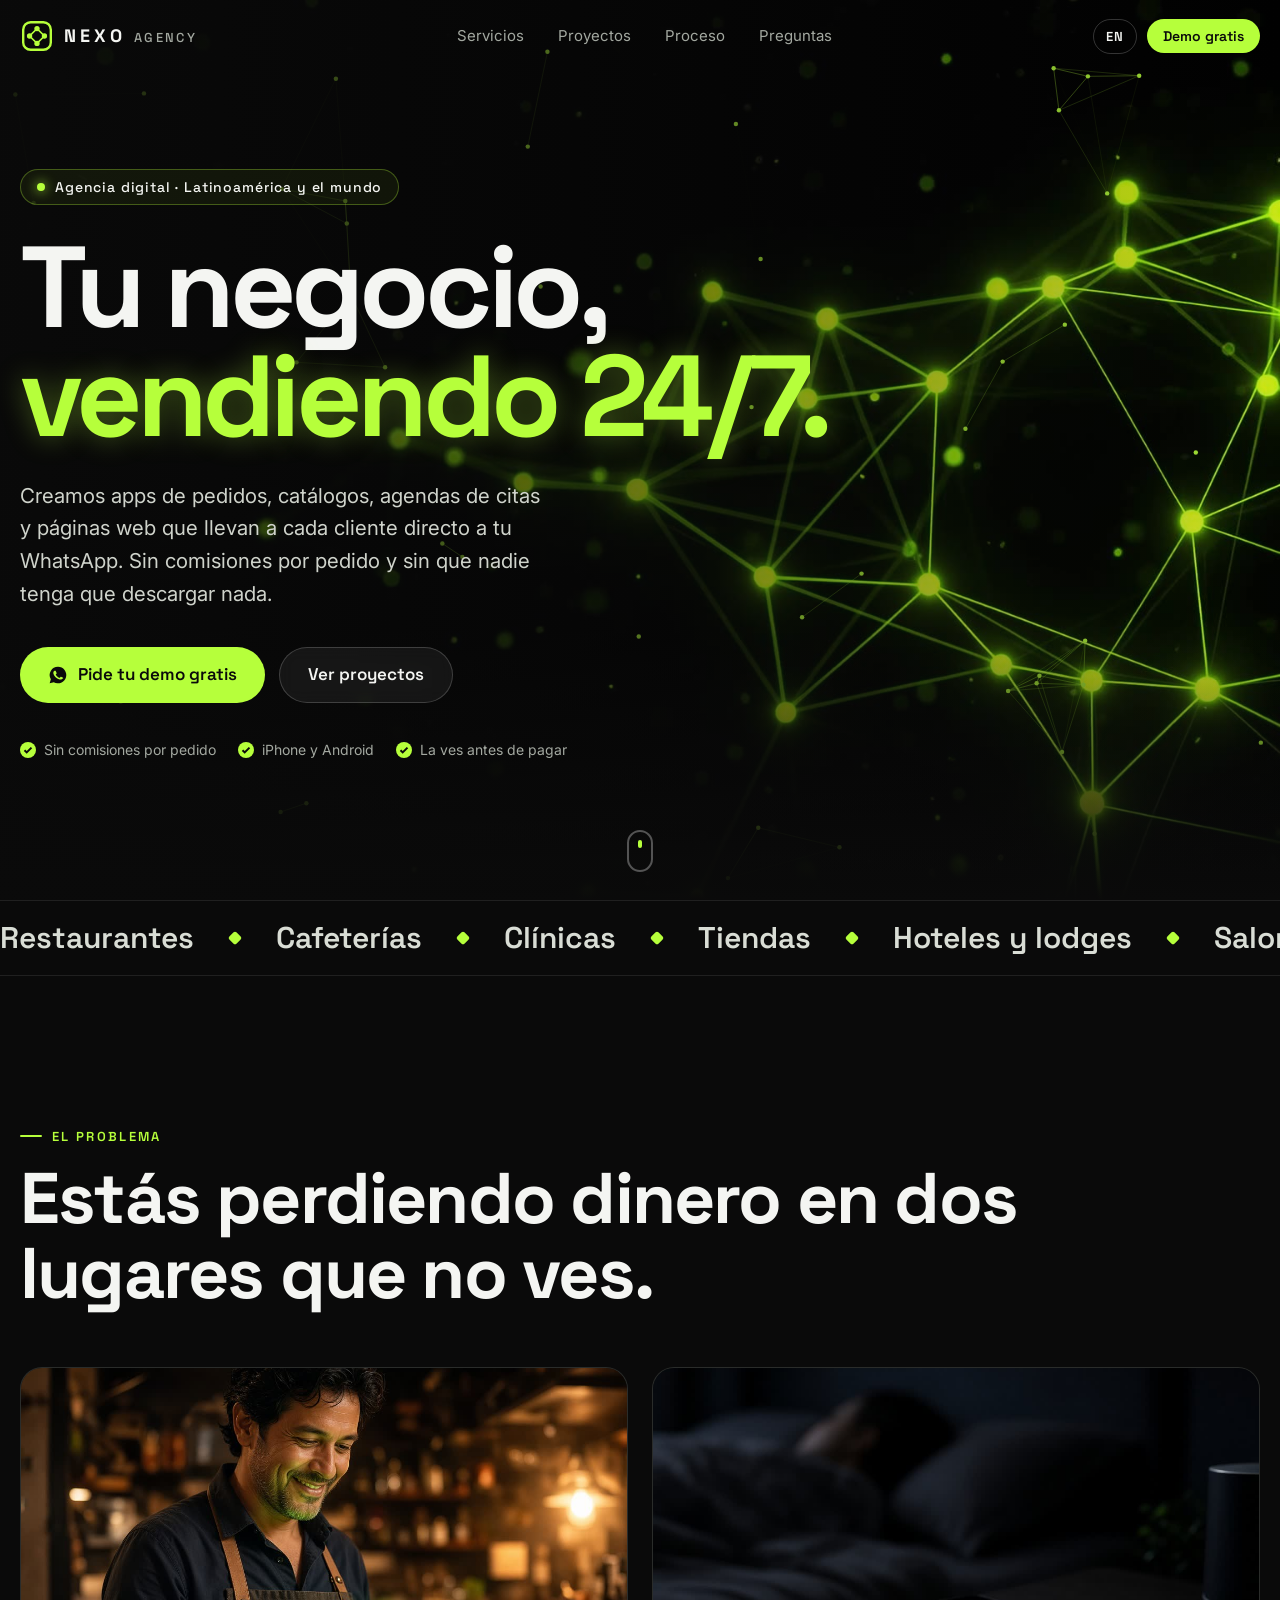
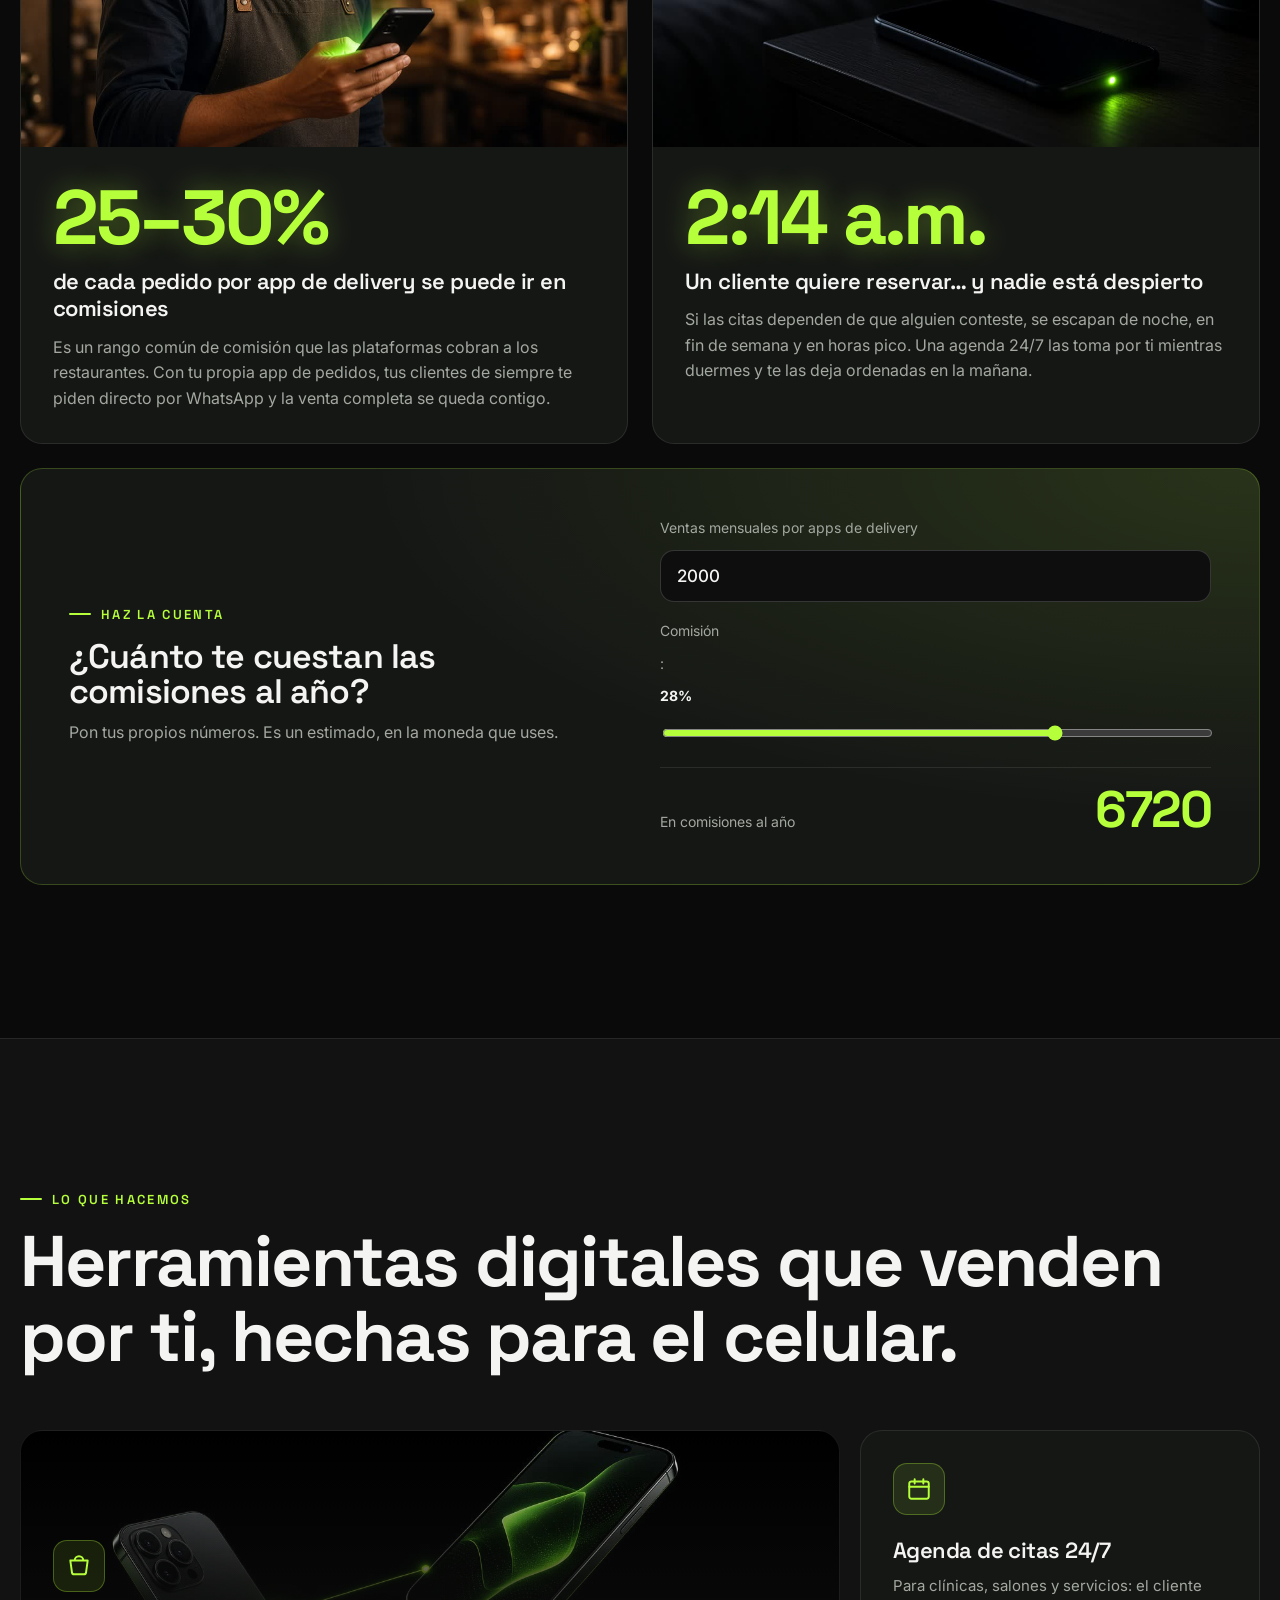
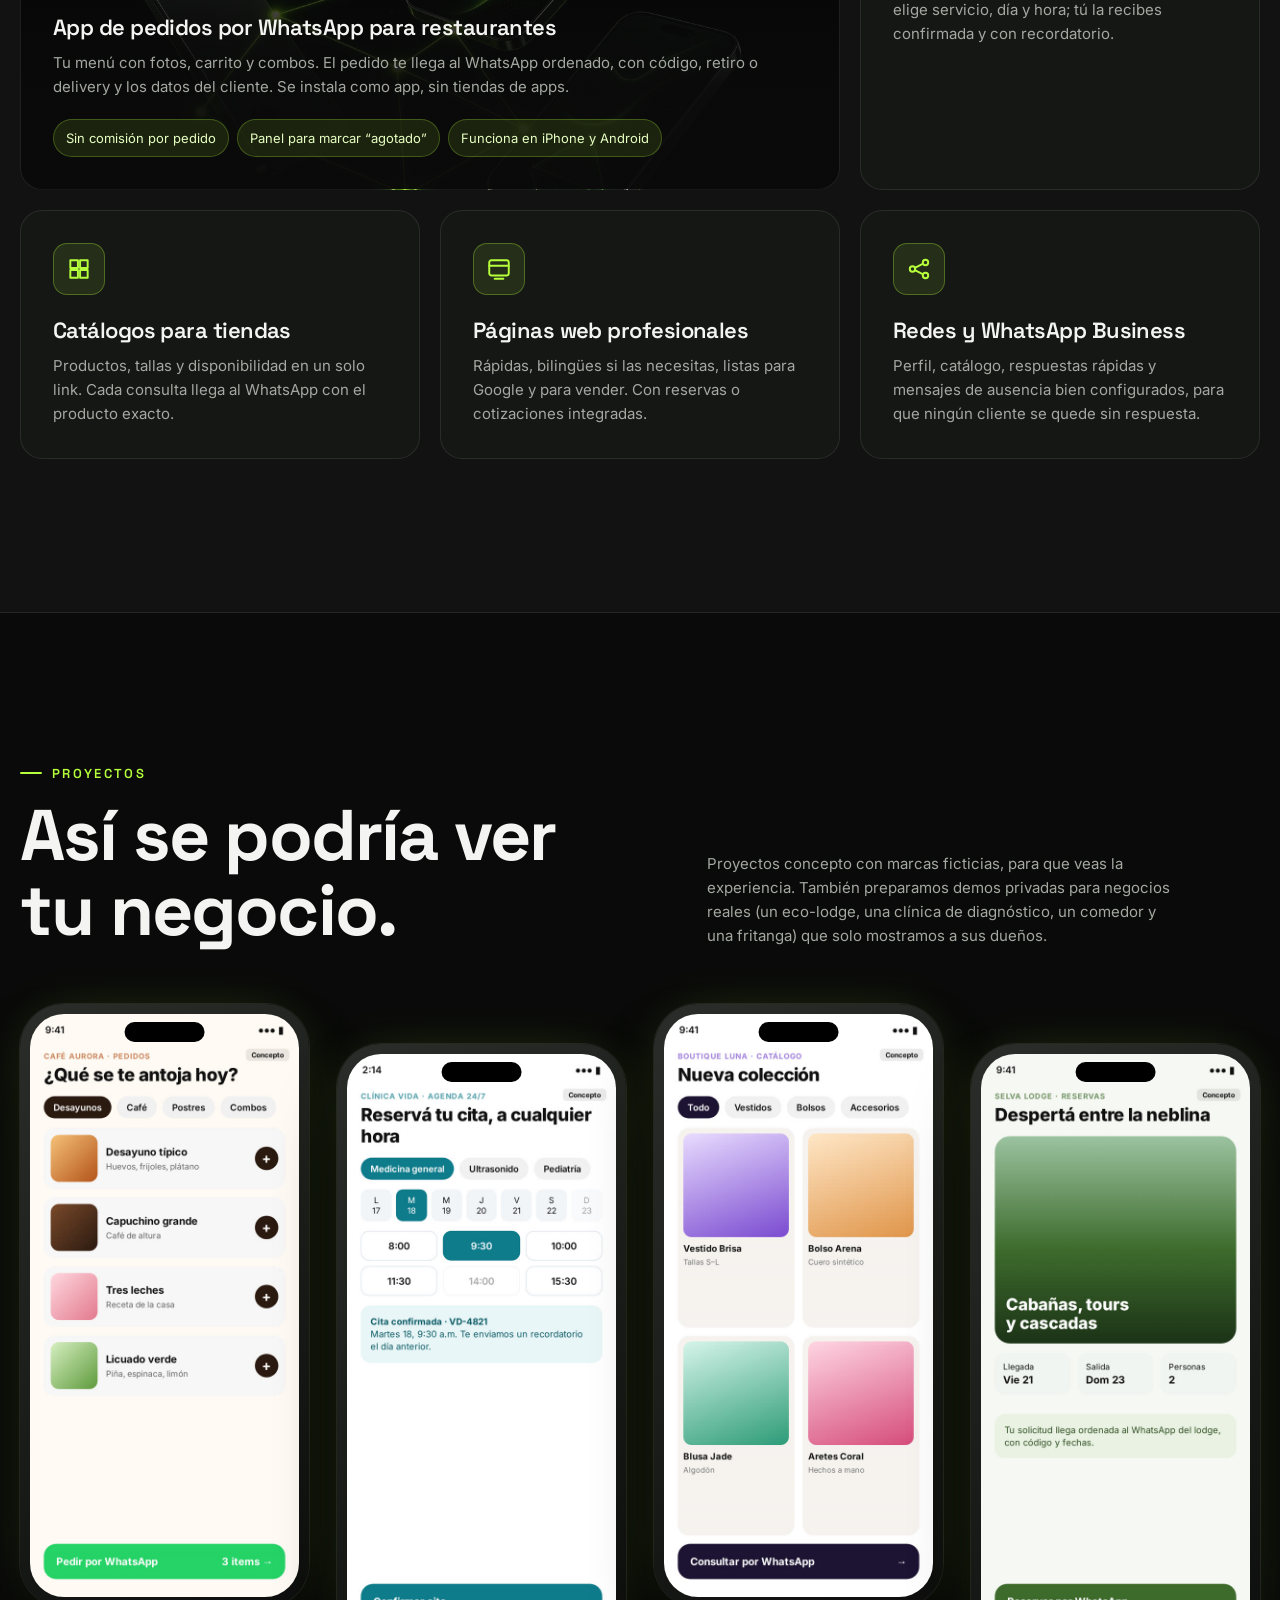
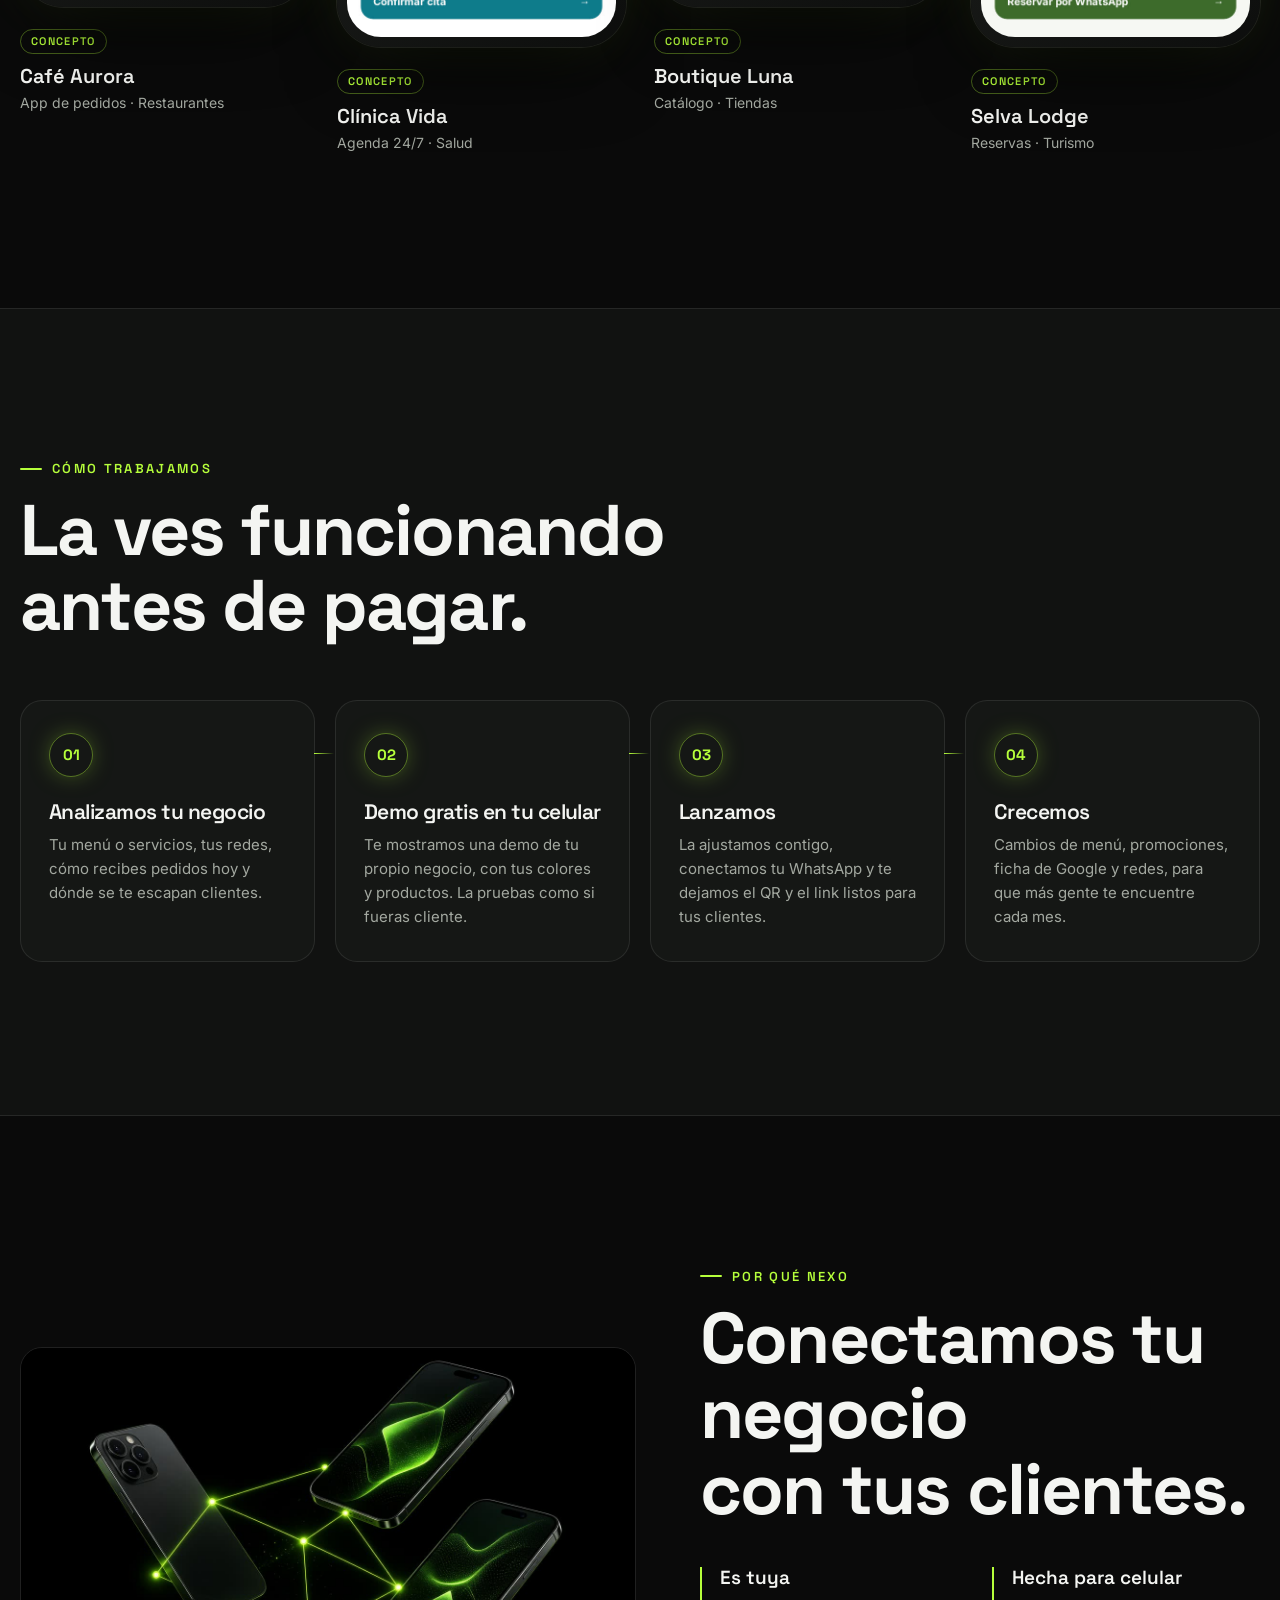
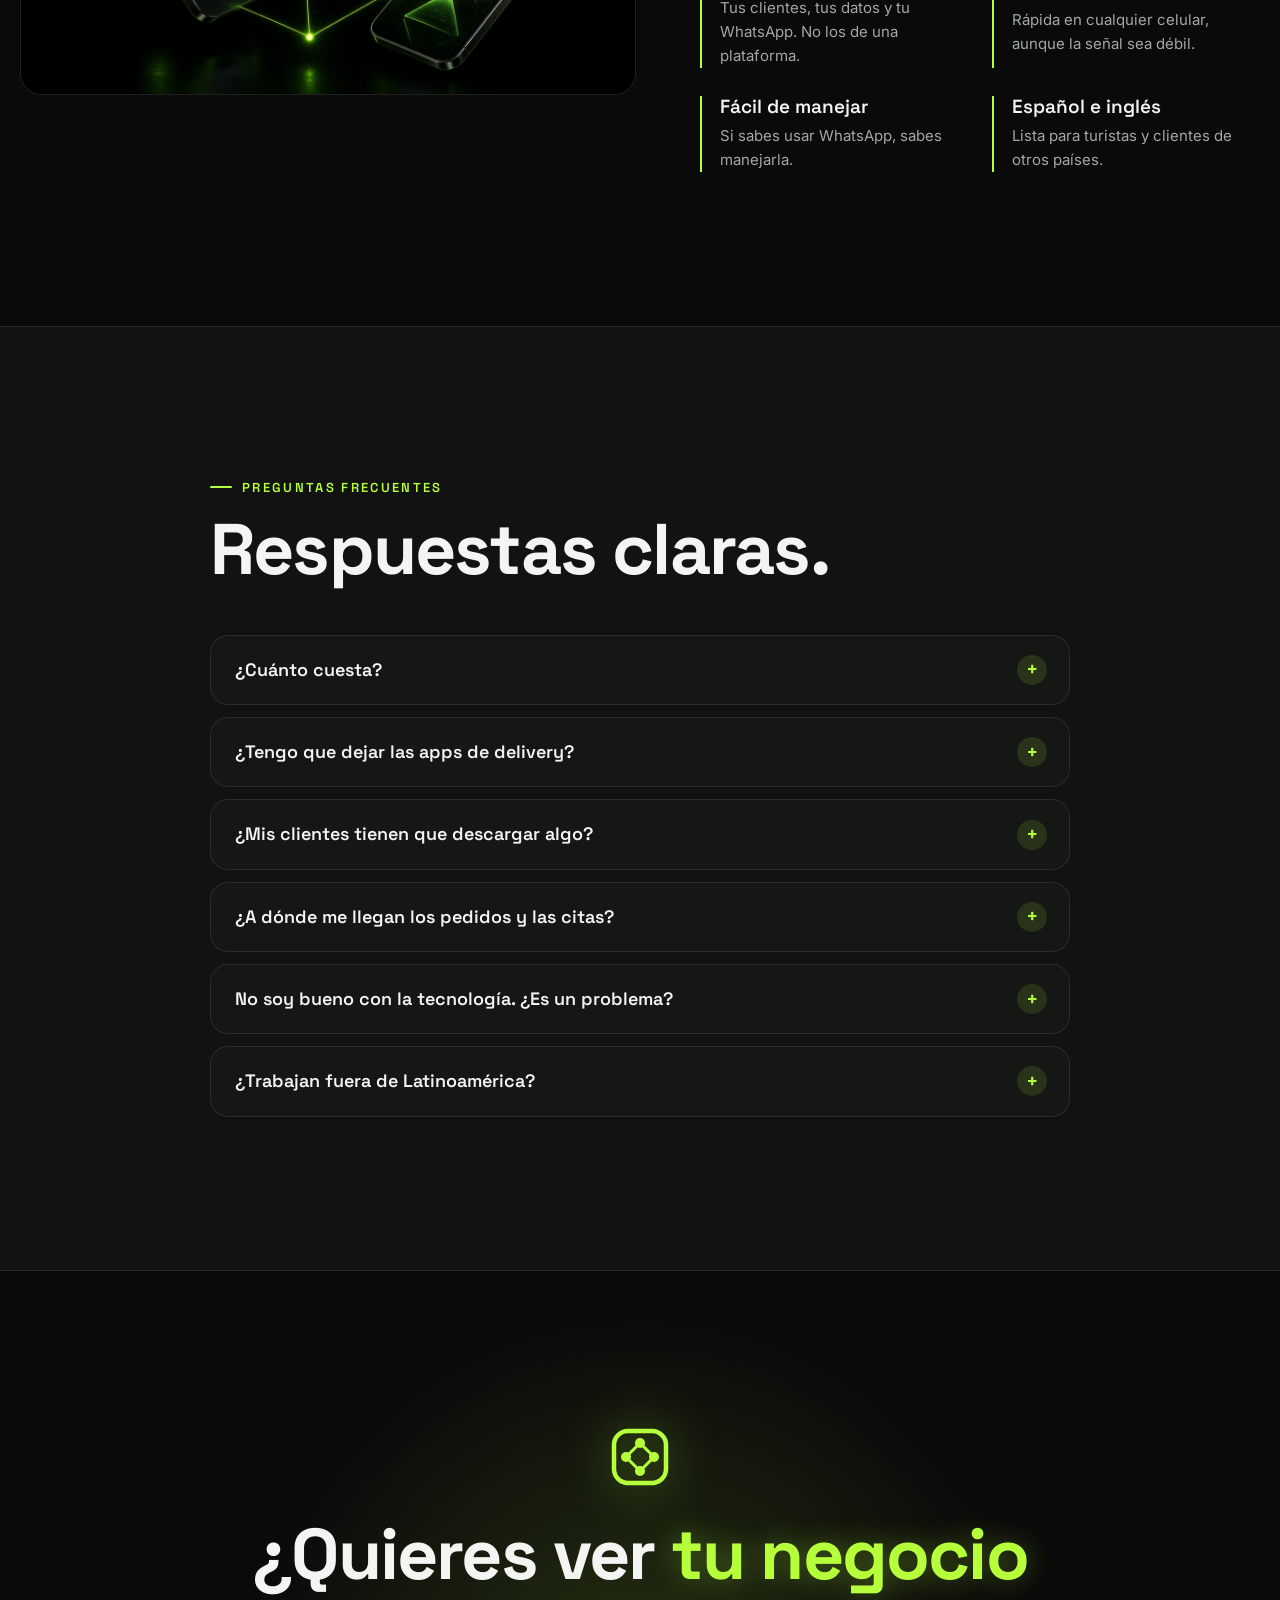
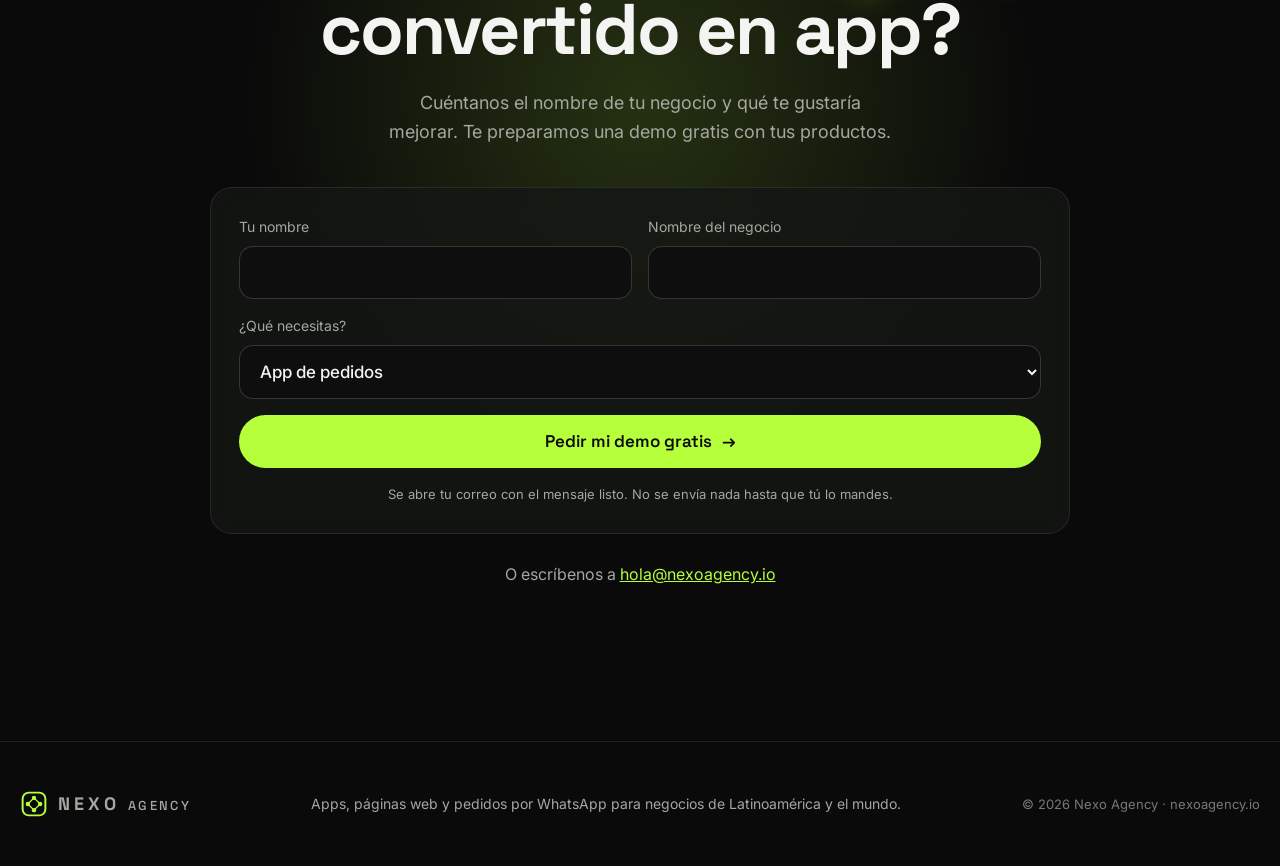
==== commit 4451bcb2: "EN: mockups de Proyectos traducidos, alt/aria y OG en inglés" ====
--- a/index.html
+++ b/index.html
@@ -34,10 +34,10 @@
 
 <header class="nav" id="nav">
   <div class="wrap nav__in">
-    <a href="#top" class="brand" aria-label="Nexo Agency, inicio">
+    <a href="#top" class="brand" aria-label="Nexo Agency, inicio" data-en-aria-label="Nexo Agency, home">
       <img src="assets/logo.svg" alt="" width="34" height="34"><span>NEXO<em>AGENCY</em></span>
     </a>
-    <nav class="nav__links" aria-label="Principal">
+    <nav class="nav__links" aria-label="Principal" data-en-aria-label="Main">
       <a href="#servicios" data-en="Services">Servicios</a>
       <a href="#proyectos" data-en="Work">Proyectos</a>
       <a href="#proceso" data-en="Process">Proceso</a>
@@ -46,10 +46,10 @@
     <div class="nav__cta">
       <button class="lang" id="lang" type="button" aria-label="Switch to English">EN</button>
       <a href="#contacto" class="btn btn--sm js-wa" data-en="Free demo">Demo gratis</a>
-      <button class="burger" id="burger" type="button" aria-label="Abrir menú" aria-expanded="false" aria-controls="mnav"><span></span><span></span></button>
-    </div>
-  </div>
-  <nav class="mnav" id="mnav" aria-label="Menú móvil" hidden>
+      <button class="burger" id="burger" type="button" aria-label="Abrir menú" data-en-aria-label="Open menu" aria-expanded="false" aria-controls="mnav"><span></span><span></span></button>
+    </div>
+  </div>
+  <nav class="mnav" id="mnav" aria-label="Menú móvil" data-en-aria-label="Mobile menu" hidden>
     <a href="#servicios" data-en="Services">Servicios</a>
     <a href="#proyectos" data-en="Work">Proyectos</a>
     <a href="#proceso" data-en="Process">Proceso</a>
@@ -80,7 +80,7 @@
       <li data-en="See it before you pay">La ves antes de pagar</li>
     </ul>
   </div>
-  <a href="#problema" class="hero__scroll" aria-label="Bajar"><span></span></a>
+  <a href="#problema" class="hero__scroll" aria-label="Bajar" data-en-aria-label="Scroll down"><span></span></a>
 </section>
 
 <!-- MARQUEE -->
@@ -96,7 +96,7 @@
     <h2 class="h2 reveal" data-en="You're losing money in two places you can't see.">Estás perdiendo dinero en dos lugares que no ves.</h2>
     <div class="pain">
       <article class="pain__card reveal">
-        <figure class="pain__img"><img src="assets/img/restaurante.jpg" alt="Dueño de restaurante sonriendo mientras revisa pedidos en su celular" width="1024" height="768" loading="lazy" decoding="async"></figure>
+        <figure class="pain__img"><img src="assets/img/restaurante.jpg" alt="Dueño de restaurante sonriendo mientras revisa pedidos en su celular" data-en-alt="Restaurant owner smiling while checking orders on his phone" width="1024" height="768" loading="lazy" decoding="async"></figure>
         <div class="pain__body">
           <p class="big"><span class="neon">25–30%</span></p>
           <h3 data-en="of every delivery-app order can go to commissions">de cada pedido por app de delivery se puede ir en comisiones</h3>
@@ -104,7 +104,7 @@
         </div>
       </article>
       <article class="pain__card reveal">
-        <figure class="pain__img"><img src="assets/img/noche.jpg" alt="Celular con una notificación verde sobre la mesa de noche mientras su dueño duerme" width="1024" height="768" loading="lazy" decoding="async"></figure>
+        <figure class="pain__img"><img src="assets/img/noche.jpg" alt="Celular con una notificación verde sobre la mesa de noche mientras su dueño duerme" data-en-alt="Phone with a green notification on the nightstand while its owner sleeps" width="1024" height="768" loading="lazy" decoding="async"></figure>
         <div class="pain__body">
           <p class="big"><span class="neon">2:14 a.m.</span></p>
           <h3 data-en="A customer wants to book… and nobody is awake">Un cliente quiere reservar… y nadie está despierto</h3>
@@ -182,19 +182,19 @@
     </div>
     <div class="phones">
       <figure class="phone reveal">
-        <div class="phone__frame"><img src="assets/img/app-cafe.jpg" alt="Pantalla de app de pedidos de la cafetería ficticia Café Aurora" width="560" height="1212" loading="lazy" decoding="async"></div>
+        <div class="phone__frame"><img src="assets/img/app-cafe.jpg" data-en-src="assets/img/app-cafe-en.jpg" alt="Pantalla de app de pedidos de la cafetería ficticia Café Aurora" data-en-alt="Ordering app screen for the fictional coffee shop Café Aurora" width="560" height="1212" loading="lazy" decoding="async"></div>
         <figcaption><span class="pill" data-en="Concept">Concepto</span><b>Café Aurora</b><span data-en="Ordering app · Restaurants">App de pedidos · Restaurantes</span></figcaption>
       </figure>
       <figure class="phone reveal">
-        <div class="phone__frame"><img src="assets/img/app-clinica.jpg" alt="Pantalla de agenda de citas de la clínica ficticia Clínica Vida" width="560" height="1212" loading="lazy" decoding="async"></div>
+        <div class="phone__frame"><img src="assets/img/app-clinica.jpg" data-en-src="assets/img/app-clinica-en.jpg" alt="Pantalla de agenda de citas de la clínica ficticia Clínica Vida" data-en-alt="Appointment booking screen for the fictional clinic Clínica Vida" width="560" height="1212" loading="lazy" decoding="async"></div>
         <figcaption><span class="pill" data-en="Concept">Concepto</span><b>Clínica Vida</b><span data-en="24/7 booking · Health">Agenda 24/7 · Salud</span></figcaption>
       </figure>
       <figure class="phone reveal">
-        <div class="phone__frame"><img src="assets/img/app-tienda.jpg" alt="Pantalla de catálogo de la tienda ficticia Boutique Luna" width="560" height="1212" loading="lazy" decoding="async"></div>
+        <div class="phone__frame"><img src="assets/img/app-tienda.jpg" data-en-src="assets/img/app-tienda-en.jpg" alt="Pantalla de catálogo de la tienda ficticia Boutique Luna" data-en-alt="Catalog screen for the fictional store Boutique Luna" width="560" height="1212" loading="lazy" decoding="async"></div>
         <figcaption><span class="pill" data-en="Concept">Concepto</span><b>Boutique Luna</b><span data-en="Catalog · Retail">Catálogo · Tiendas</span></figcaption>
       </figure>
       <figure class="phone reveal">
-        <div class="phone__frame"><img src="assets/img/app-lodge.jpg" alt="Pantalla de reservas del alojamiento ficticio Selva Lodge" width="560" height="1212" loading="lazy" decoding="async"></div>
+        <div class="phone__frame"><img src="assets/img/app-lodge.jpg" data-en-src="assets/img/app-lodge-en.jpg" alt="Pantalla de reservas del alojamiento ficticio Selva Lodge" data-en-alt="Booking screen for the fictional lodge Selva Lodge" width="560" height="1212" loading="lazy" decoding="async"></div>
         <figcaption><span class="pill" data-en="Concept">Concepto</span><b>Selva Lodge</b><span data-en="Bookings · Tourism">Reservas · Turismo</span></figcaption>
       </figure>
     </div>
@@ -218,7 +218,7 @@
 <!-- POR QUÉ -->
 <section class="sec why">
   <div class="wrap why__in">
-    <figure class="why__img reveal"><img src="assets/img/telefonos.jpg" alt="Tres teléfonos conectados por una red de líneas verde neón" width="1024" height="576" loading="lazy" decoding="async"></figure>
+    <figure class="why__img reveal"><img src="assets/img/telefonos.jpg" alt="Tres teléfonos conectados por una red de líneas verde neón" data-en-alt="Three phones connected by a network of neon green lines" width="1024" height="576" loading="lazy" decoding="async"></figure>
     <div>
       <p class="kicker reveal" data-en="Why Nexo">Por qué Nexo</p>
       <h2 class="h2 reveal" data-en="We connect your business<br>with your customers.">Conectamos tu negocio<br>con tus clientes.</h2>
@@ -277,13 +277,13 @@
 
 <footer class="foot">
   <div class="wrap foot__in">
-    <a href="#top" class="brand" aria-label="Nexo Agency, volver arriba"><img src="assets/logo.svg" alt="" width="28" height="28"><span>NEXO<em>AGENCY</em></span></a>
+    <a href="#top" class="brand" aria-label="Nexo Agency, volver arriba" data-en-aria-label="Nexo Agency, back to top"><img src="assets/logo.svg" alt="" width="28" height="28"><span>NEXO<em>AGENCY</em></span></a>
     <p data-en="Apps, websites and WhatsApp ordering for businesses in Latin America and worldwide.">Apps, páginas web y pedidos por WhatsApp para negocios de Latinoamérica y el mundo.</p>
     <p class="foot__small">© <span id="yr">2026</span> Nexo Agency · nexoagency.io</p>
   </div>
 </footer>
 
-<a href="#contacto" class="fab js-wa" aria-label="Escríbenos por WhatsApp"><svg aria-hidden="true" viewBox="0 0 24 24"><path fill="currentColor" d="M12 2a10 10 0 0 0-8.6 15.1L2 22l5-1.3A10 10 0 1 0 12 2Zm5.3 14.2c-.2.6-1.3 1.2-1.8 1.2-.5.1-1 .2-3.3-.7-2.8-1.1-4.6-4-4.7-4.2-.1-.2-1.1-1.5-1.1-2.9s.7-2 1-2.3c.3-.3.6-.3.8-.3h.6c.2 0 .4 0 .6.5l.9 2.1c.1.2.1.4 0 .6l-.4.6-.4.4c-.1.1-.3.3-.1.6.2.3.8 1.3 1.7 2.1 1.2 1 2.1 1.4 2.4 1.5.3.1.5.1.6-.1l.9-1c.2-.3.4-.2.6-.1l2 .9c.3.1.5.2.5.3.1.2.1.7-.1 1.3Z"/></svg></a>
+<a href="#contacto" class="fab js-wa" aria-label="Escríbenos por WhatsApp" data-en-aria-label="Message us on WhatsApp"><svg aria-hidden="true" viewBox="0 0 24 24"><path fill="currentColor" d="M12 2a10 10 0 0 0-8.6 15.1L2 22l5-1.3A10 10 0 1 0 12 2Zm5.3 14.2c-.2.6-1.3 1.2-1.8 1.2-.5.1-1 .2-3.3-.7-2.8-1.1-4.6-4-4.7-4.2-.1-.2-1.1-1.5-1.1-2.9s.7-2 1-2.3c.3-.3.6-.3.8-.3h.6c.2 0 .4 0 .6.5l.9 2.1c.1.2.1.4 0 .6l-.4.6-.4.4c-.1.1-.3.3-.1.6.2.3.8 1.3 1.7 2.1 1.2 1 2.1 1.4 2.4 1.5.3.1.5.1.6-.1l.9-1c.2-.3.4-.2.6-.1l2 .9c.3.1.5.2.5.3.1.2.1.7-.1 1.3Z"/></svg></a>
 
 <script src="main.js" defer></script>
 </body>
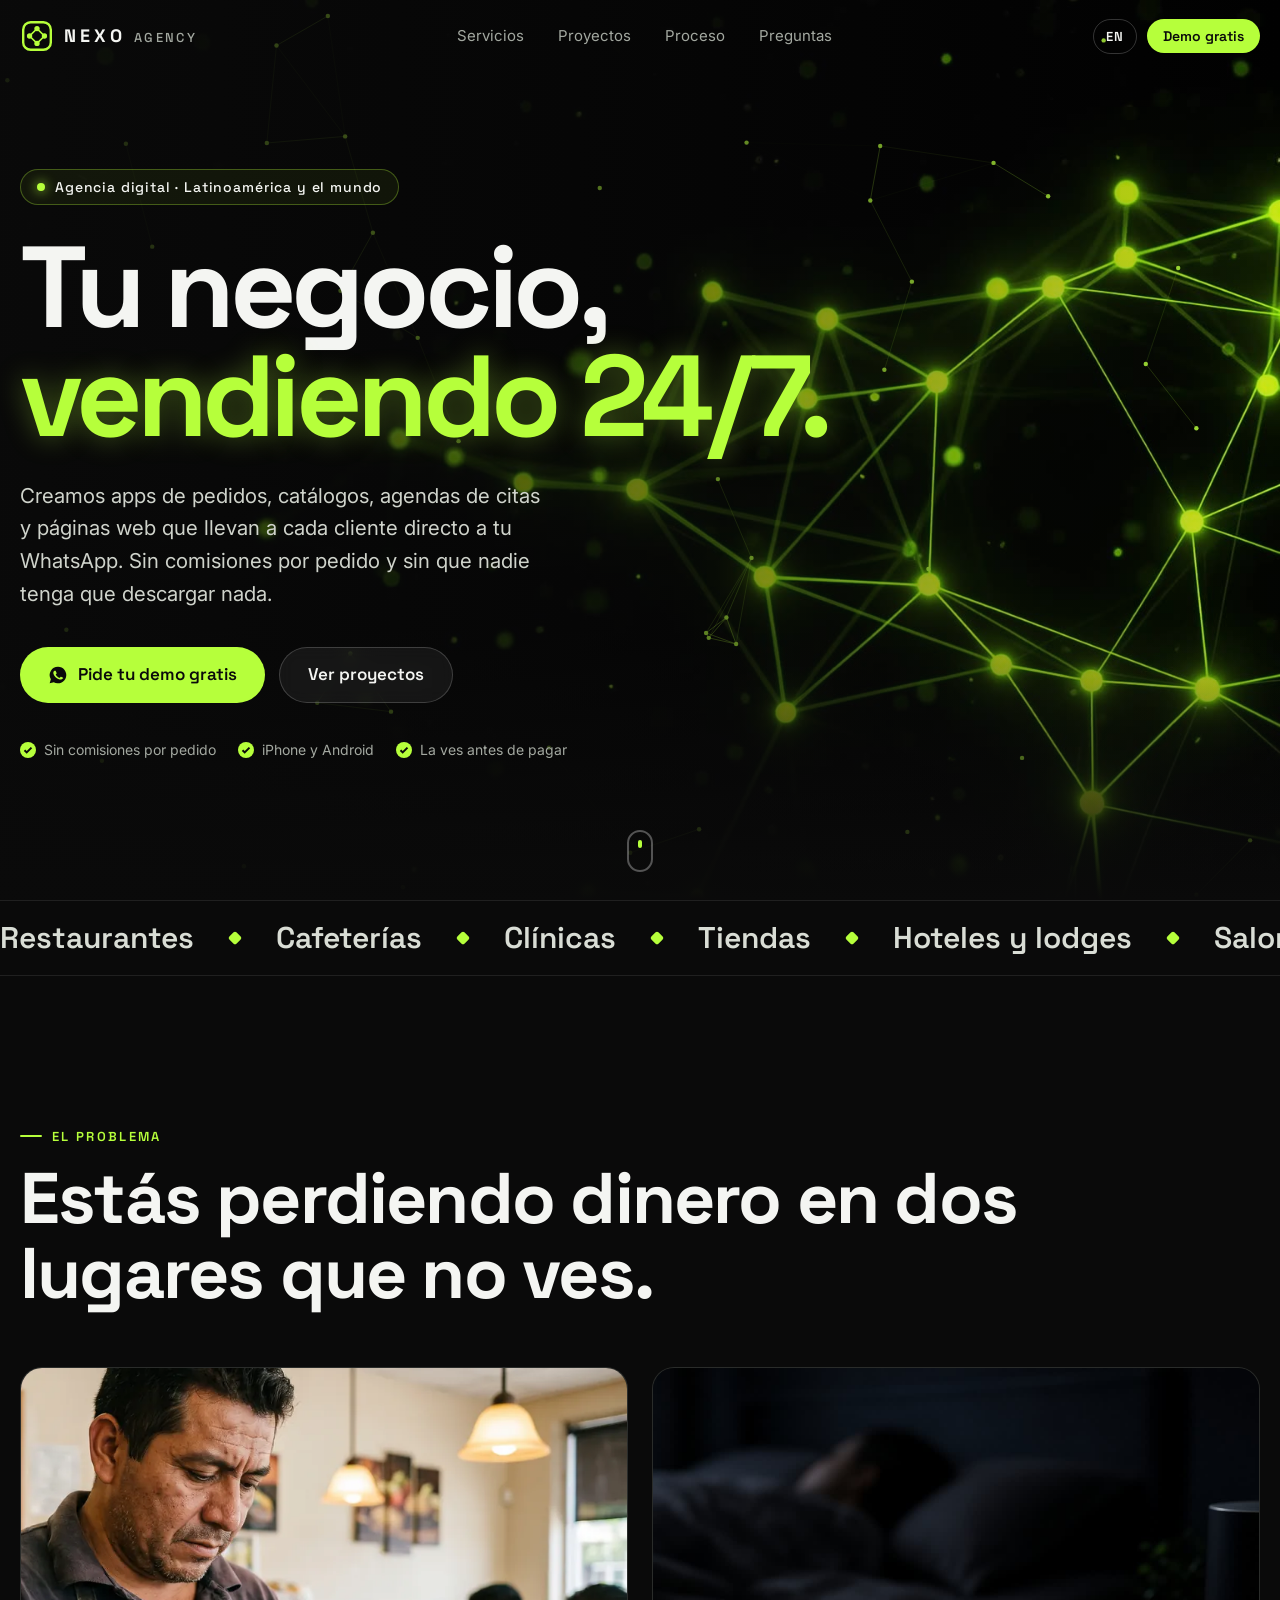
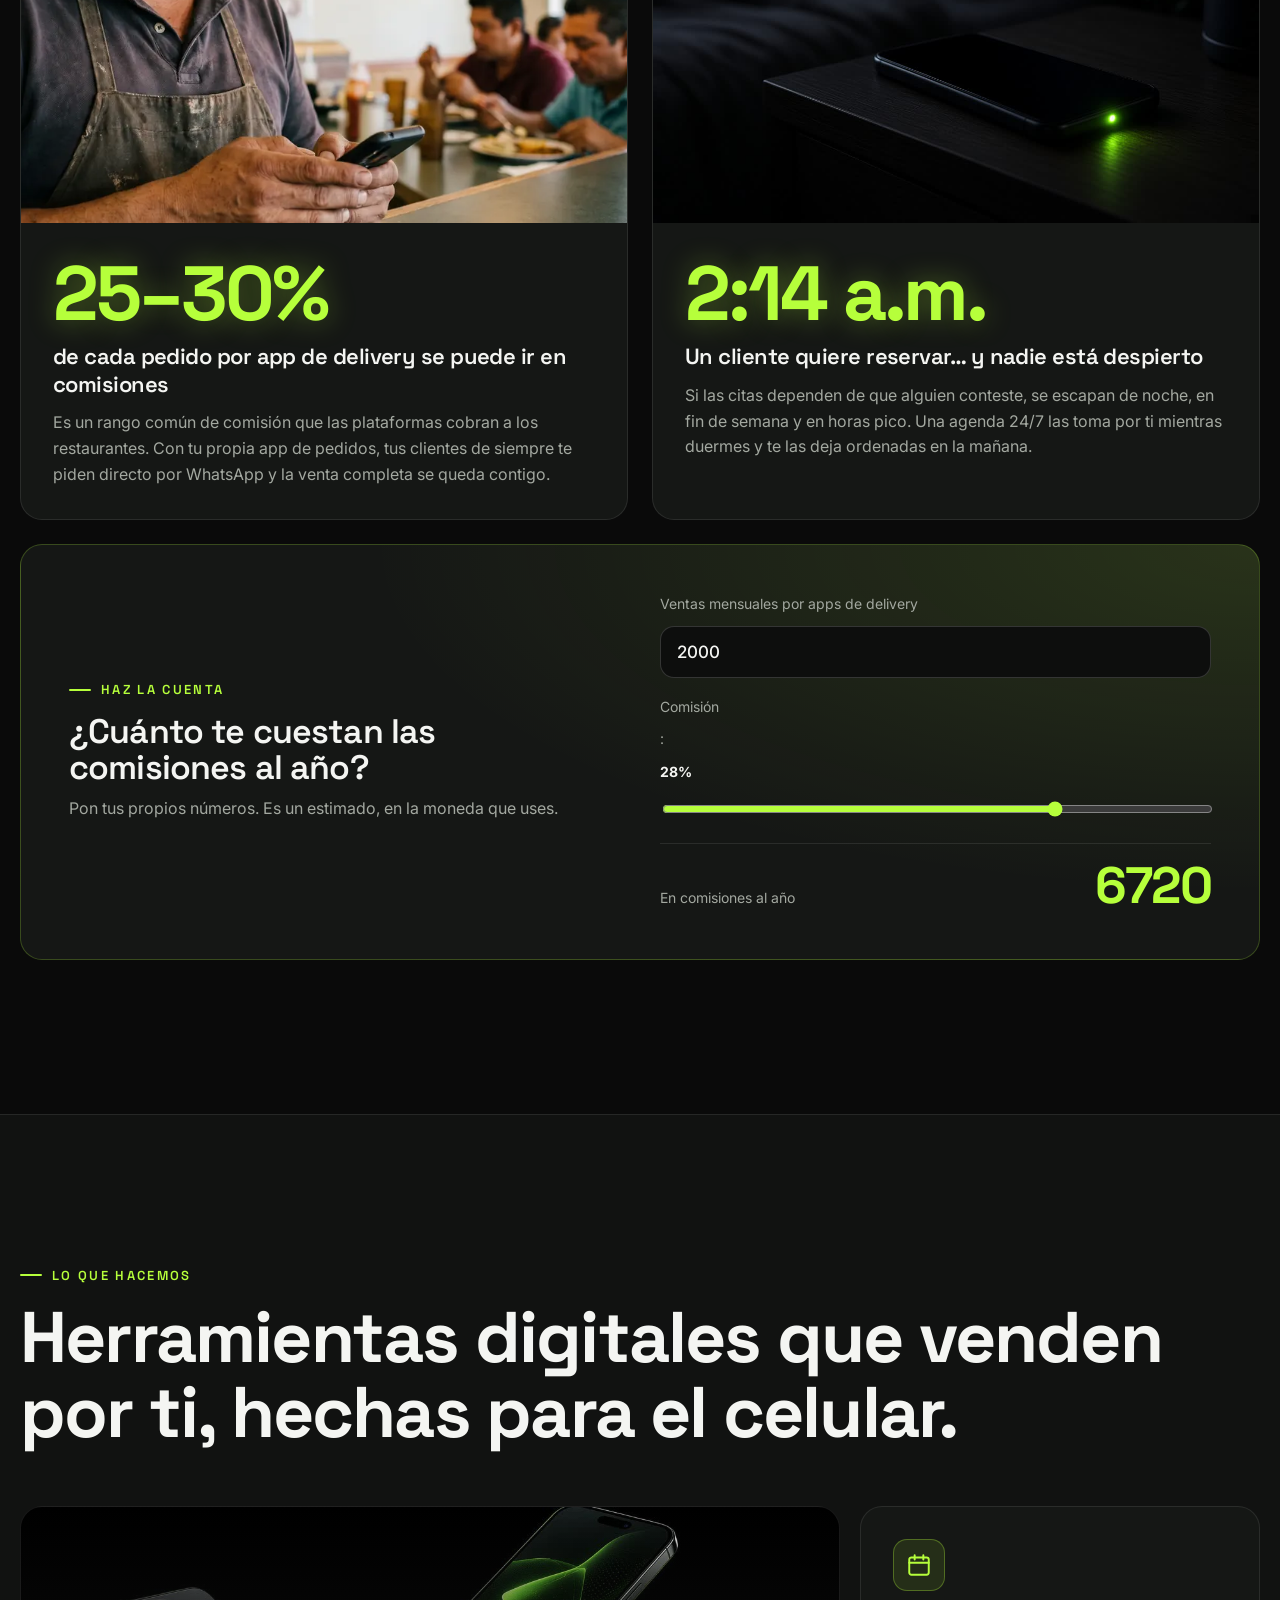
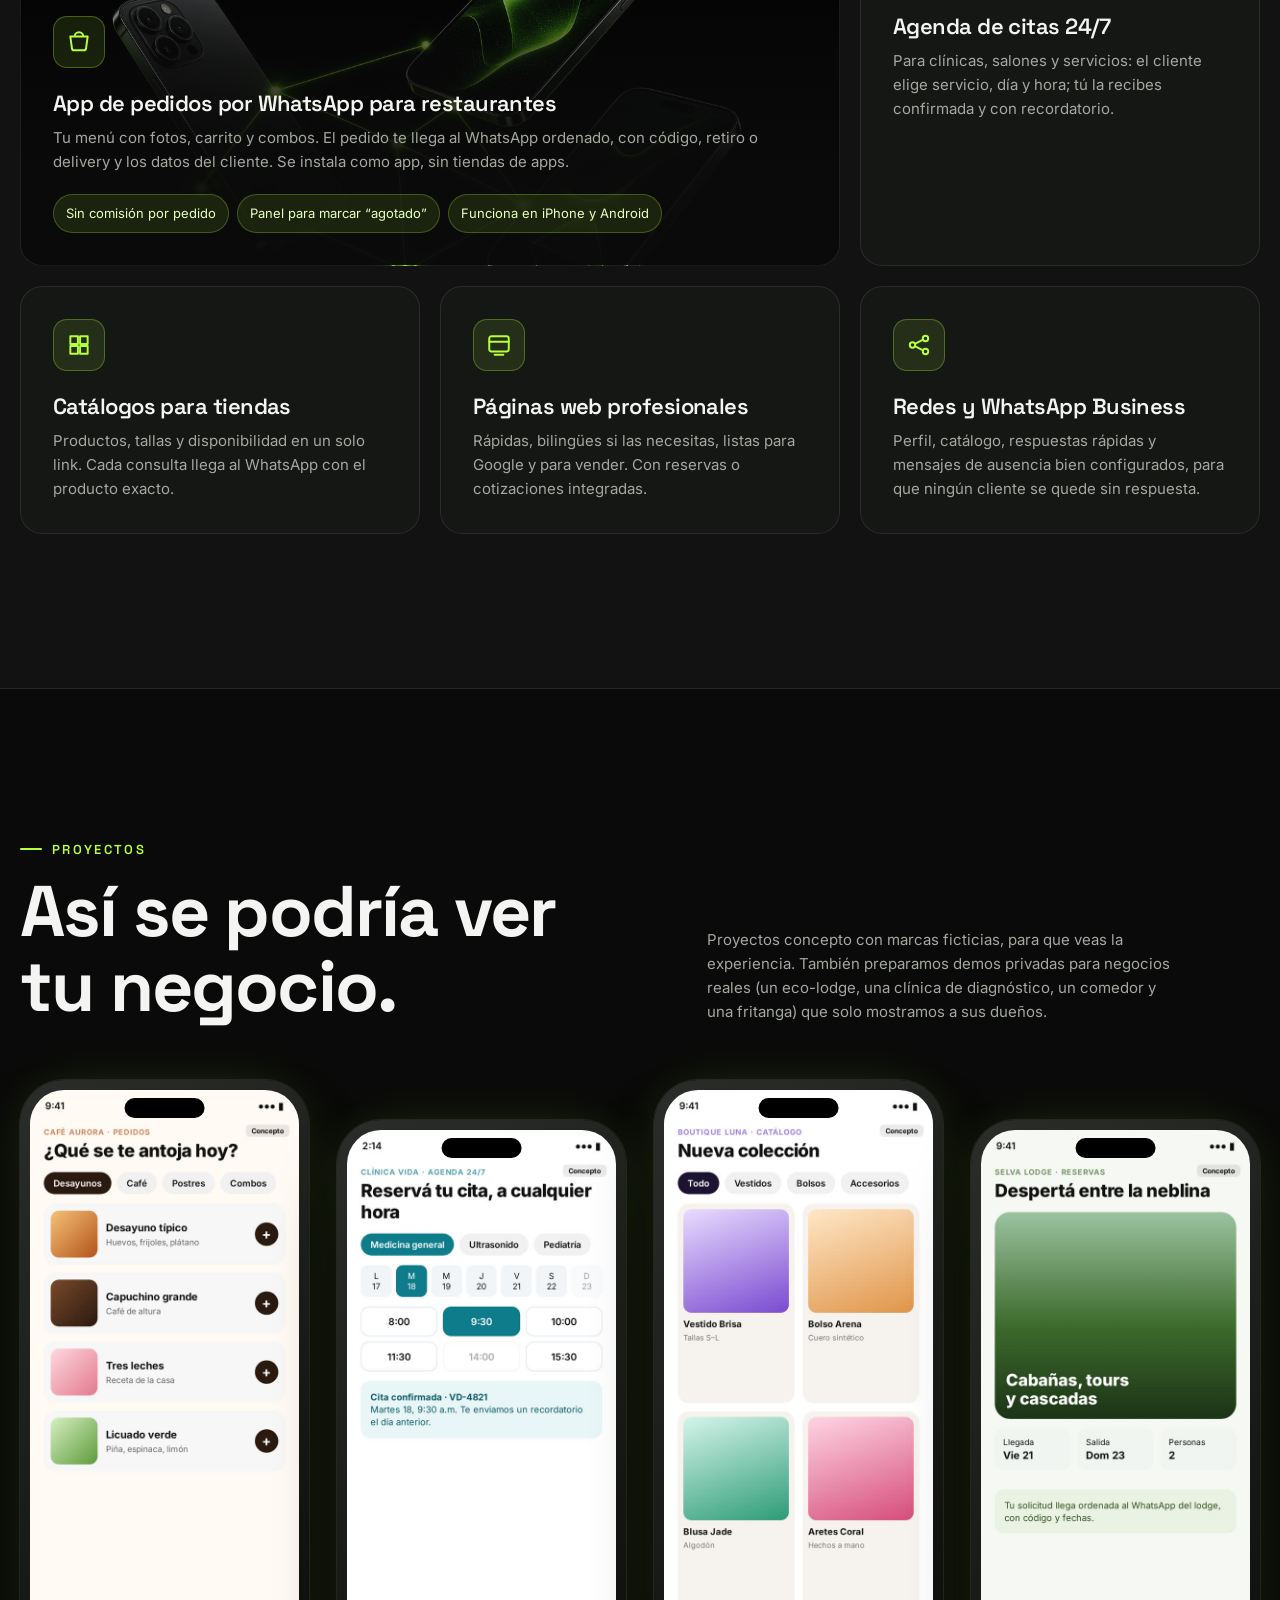
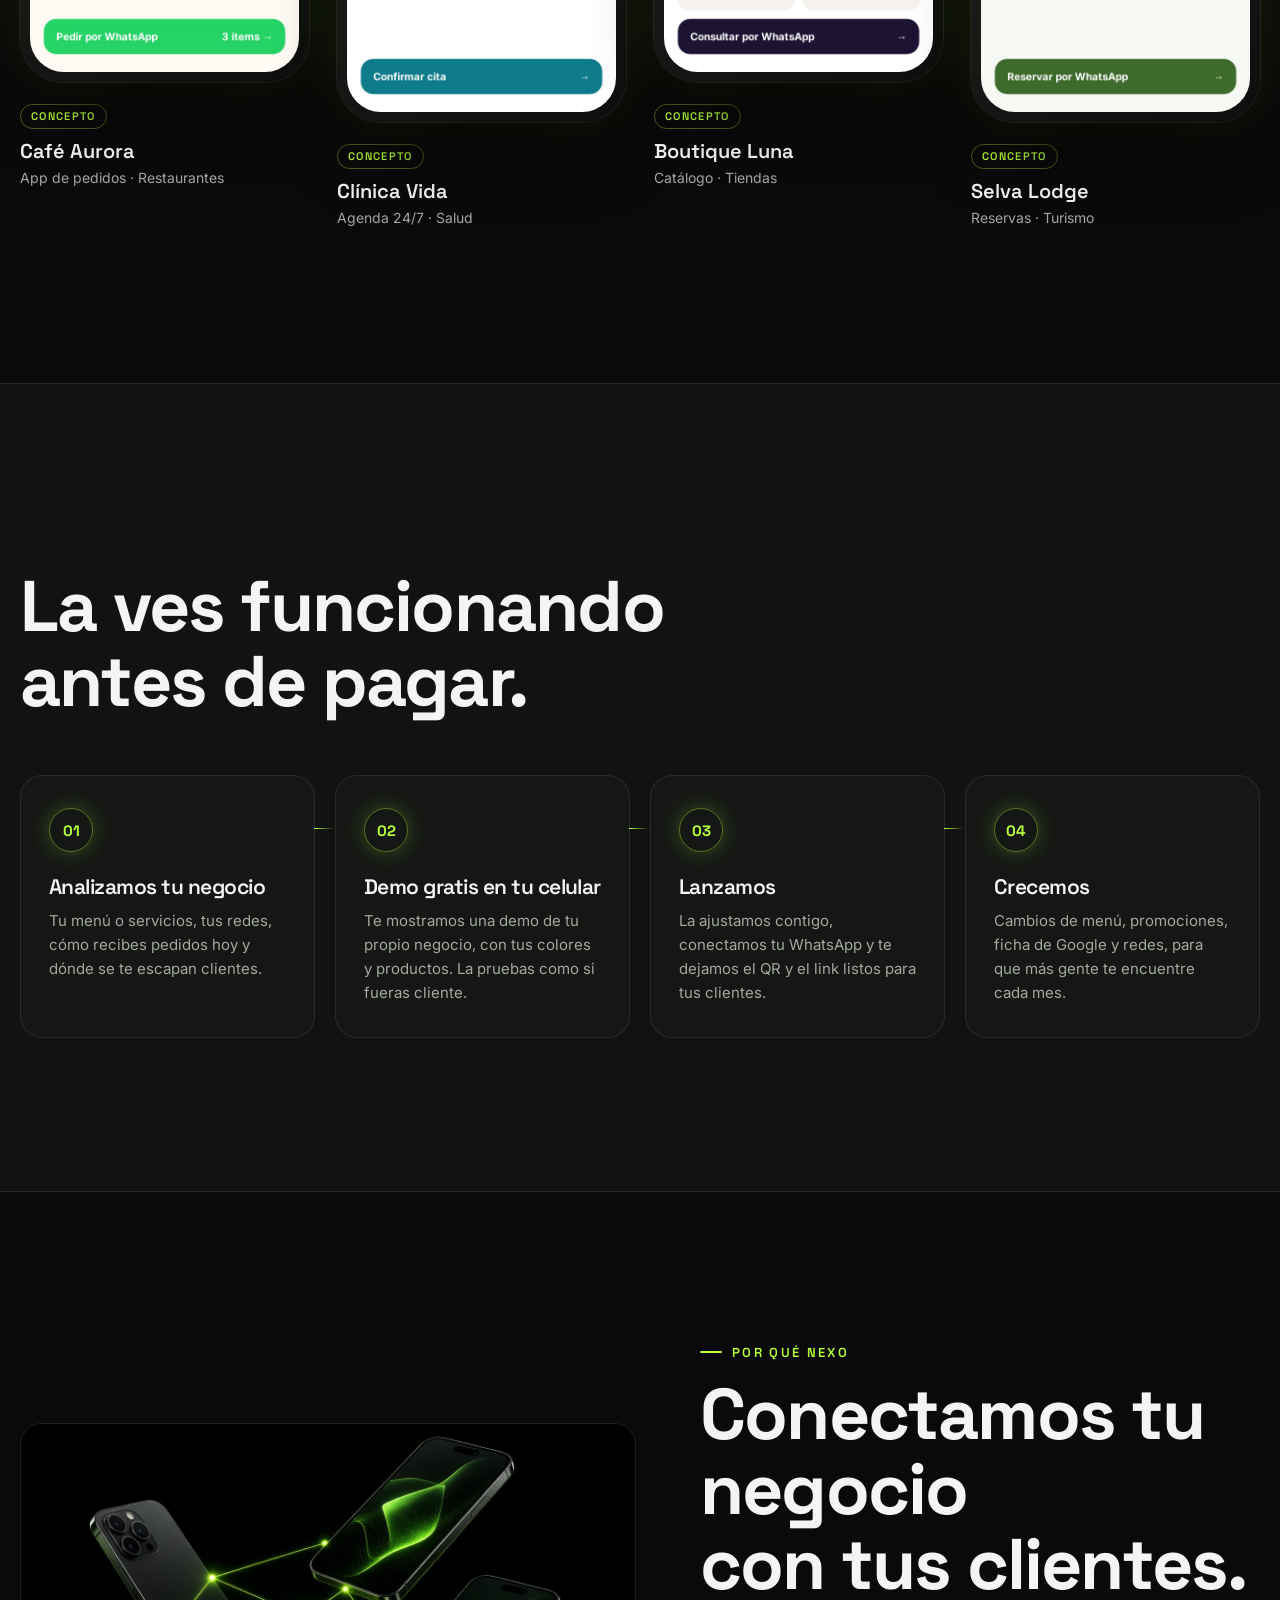
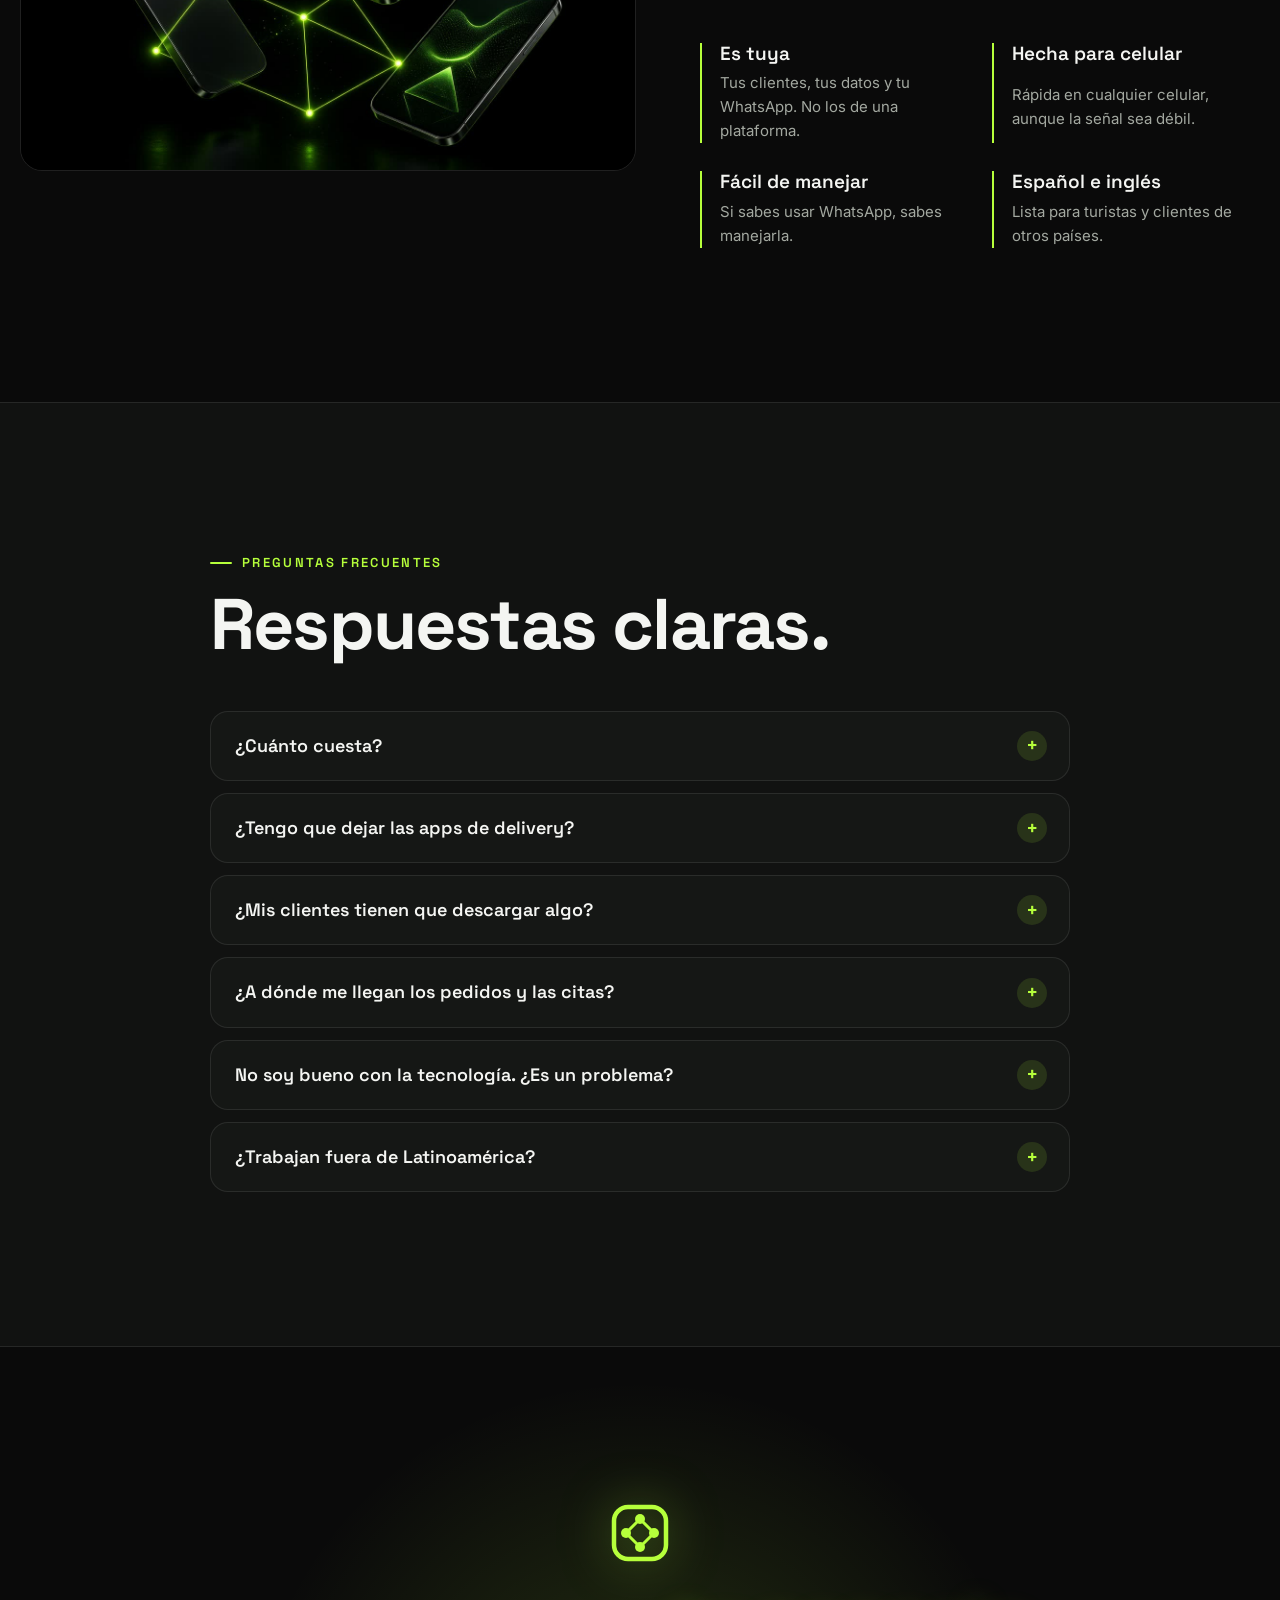
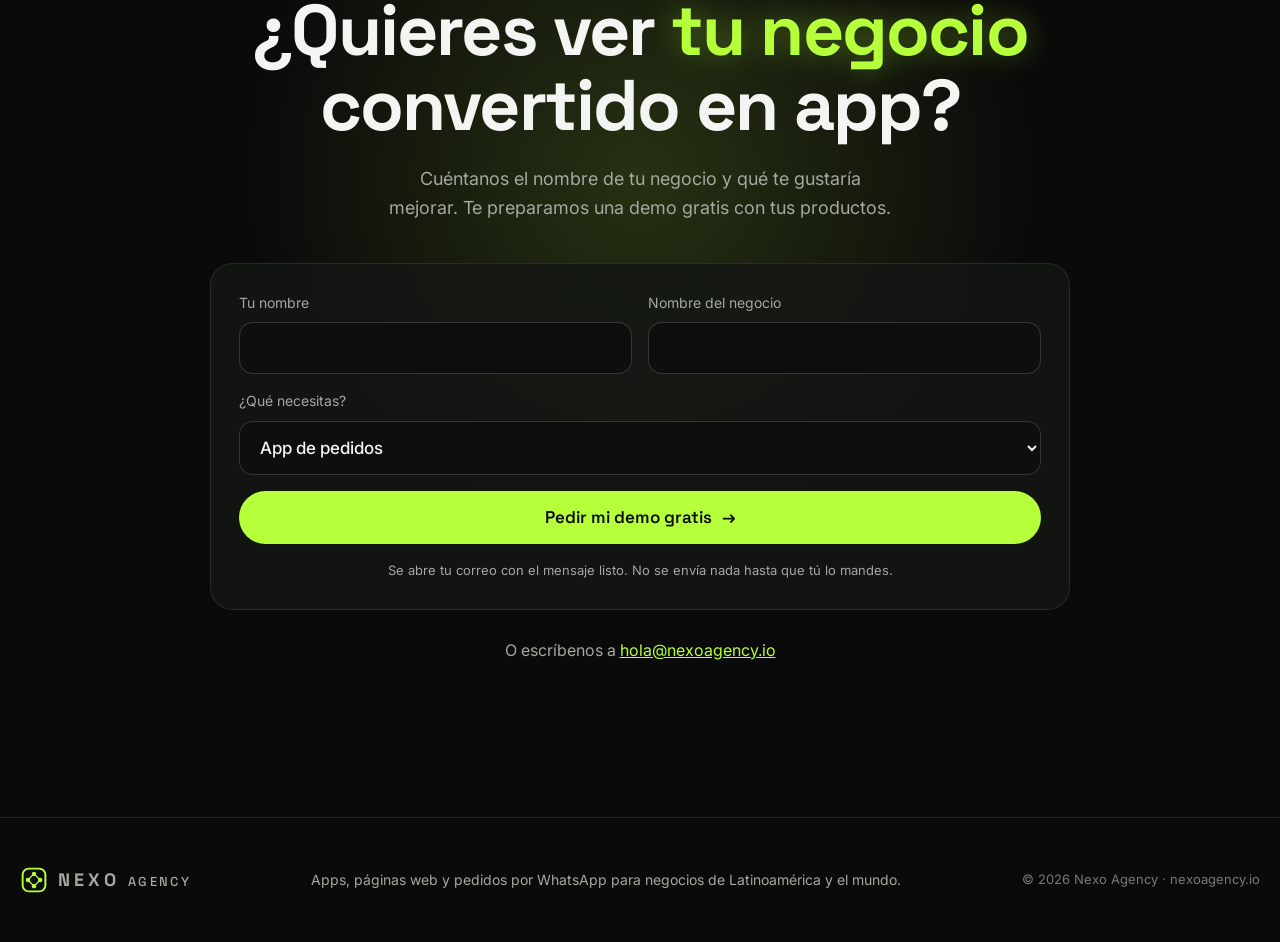
==== commit 23298415: "Nueva foto realista del dueño de restaurante (webp/jpg, srcset)" ====
--- a/index.html
+++ b/index.html
@@ -96,7 +96,7 @@
     <h2 class="h2 reveal" data-en="You're losing money in two places you can't see.">Estás perdiendo dinero en dos lugares que no ves.</h2>
     <div class="pain">
       <article class="pain__card reveal">
-        <figure class="pain__img"><img src="assets/img/restaurante.jpg" alt="Dueño de restaurante sonriendo mientras revisa pedidos en su celular" data-en-alt="Restaurant owner smiling while checking orders on his phone" width="1024" height="768" loading="lazy" decoding="async"></figure>
+        <figure class="pain__img pain__img--dueno"><picture><source type="image/webp" srcset="assets/img/dueno-800.webp 800w, assets/img/dueno-1600.webp 1600w" sizes="(max-width: 860px) calc(100vw - 40px), 620px"><img src="assets/img/dueno-1600.jpg" srcset="assets/img/dueno-800.jpg 800w, assets/img/dueno-1600.jpg 1600w" sizes="(max-width: 860px) calc(100vw - 40px), 620px" alt="Dueño de un restaurante con delantal revisando pedidos en su celular detrás del mostrador" data-en-alt="Restaurant owner in an apron checking orders on his phone behind the counter" width="1600" height="1272" loading="lazy" decoding="async"></picture></figure>
         <div class="pain__body">
           <p class="big"><span class="neon">25–30%</span></p>
           <h3 data-en="of every delivery-app order can go to commissions">de cada pedido por app de delivery se puede ir en comisiones</h3>
--- a/styles.css
+++ b/styles.css
@@ -67,7 +67,7 @@
 /* pain */
 .pain{display:grid;grid-template-columns:1fr 1fr;gap:24px;margin-top:56px}
 .pain__card{background:var(--card);border:1px solid var(--line);border-radius:var(--r);overflow:hidden;display:flex;flex-direction:column}
-.pain__img{margin:0;aspect-ratio:16/10;overflow:hidden}.pain__img img{width:100%;height:100%;object-fit:cover;transition:transform 1.2s}
+.pain__img{margin:0;aspect-ratio:4/3;overflow:hidden}.pain__img picture{display:block;height:100%}.pain__img--dueno img{object-position:50% 0%}.pain__img img{width:100%;height:100%;object-fit:cover;transition:transform 1.2s}
 .pain__card:hover .pain__img img{transform:scale(1.04)}
 .pain__body{padding:32px}.big{font:700 clamp(48px,6vw,80px)/1 var(--fh);letter-spacing:-.04em;margin-bottom:12px}
 .pain__body h3{font-size:22px;font-weight:600;line-height:1.25;margin-bottom:12px}.pain__body p:last-child{color:var(--mut)}
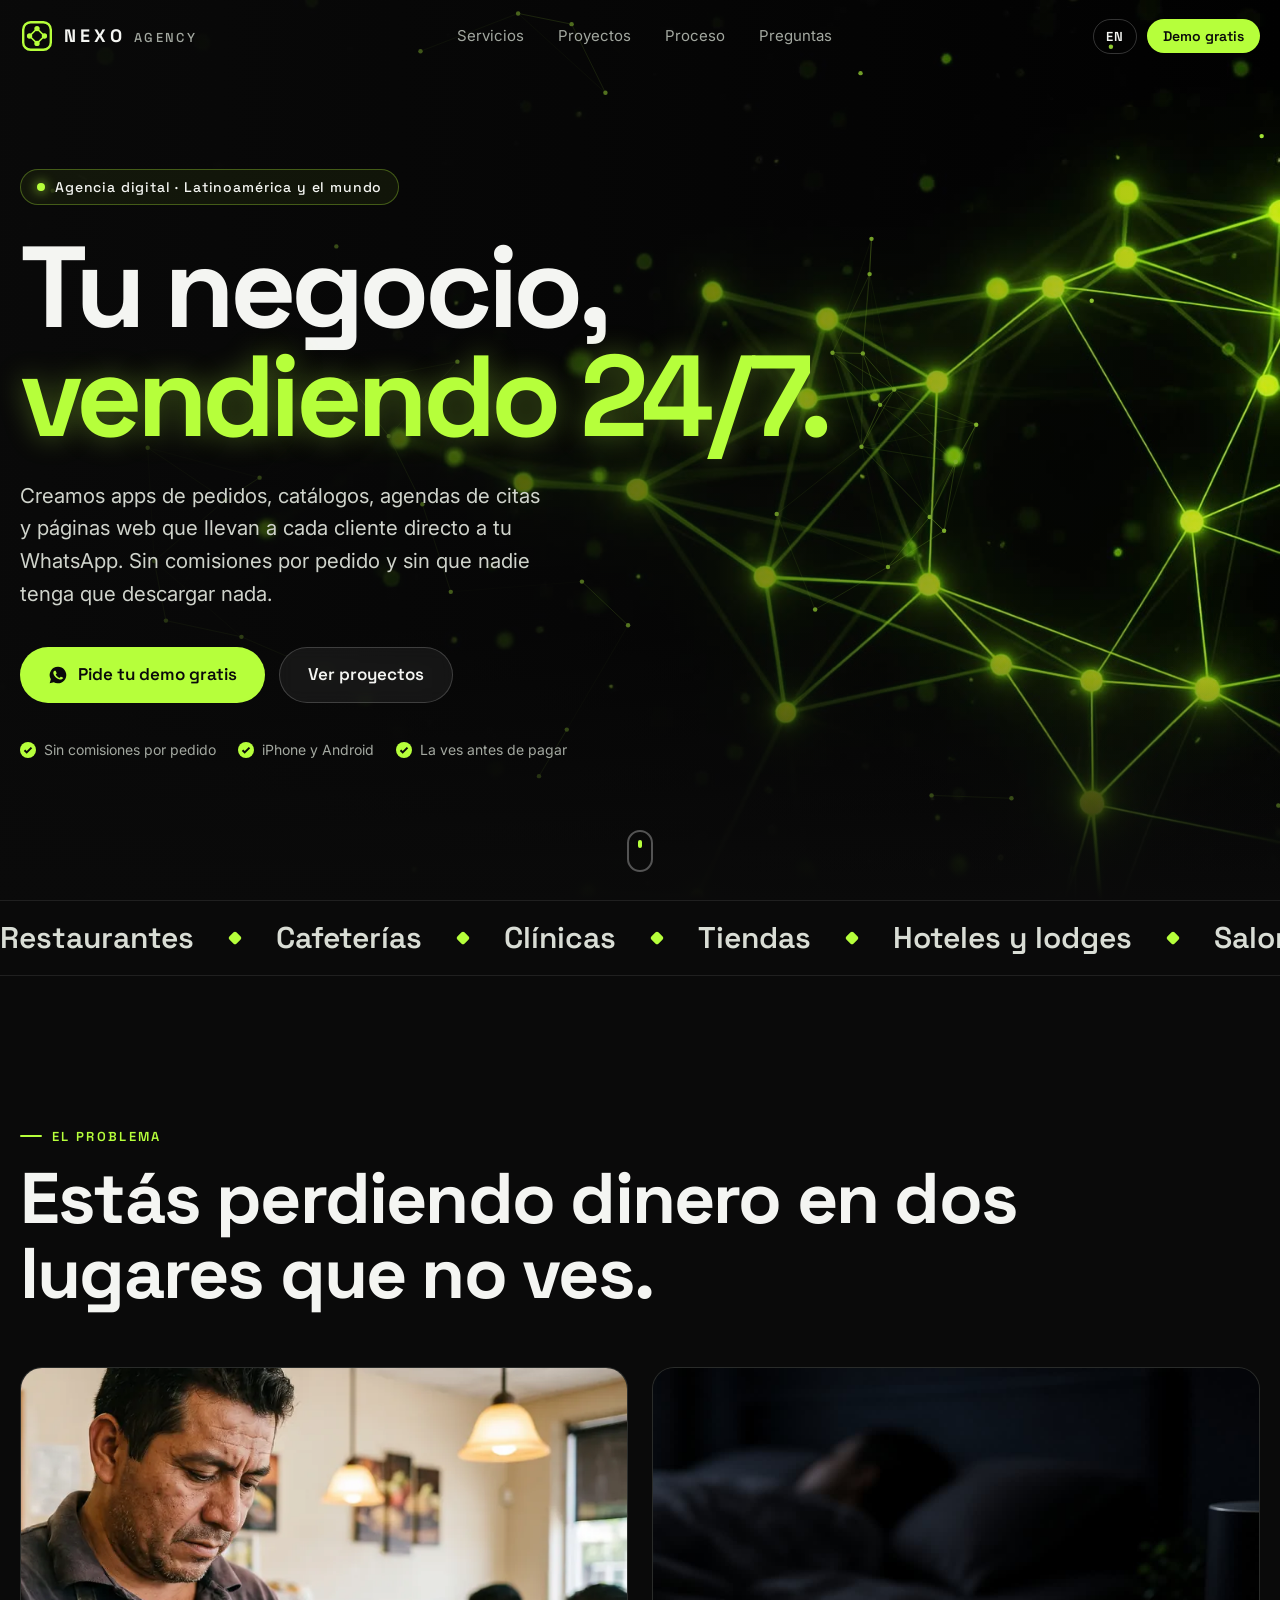
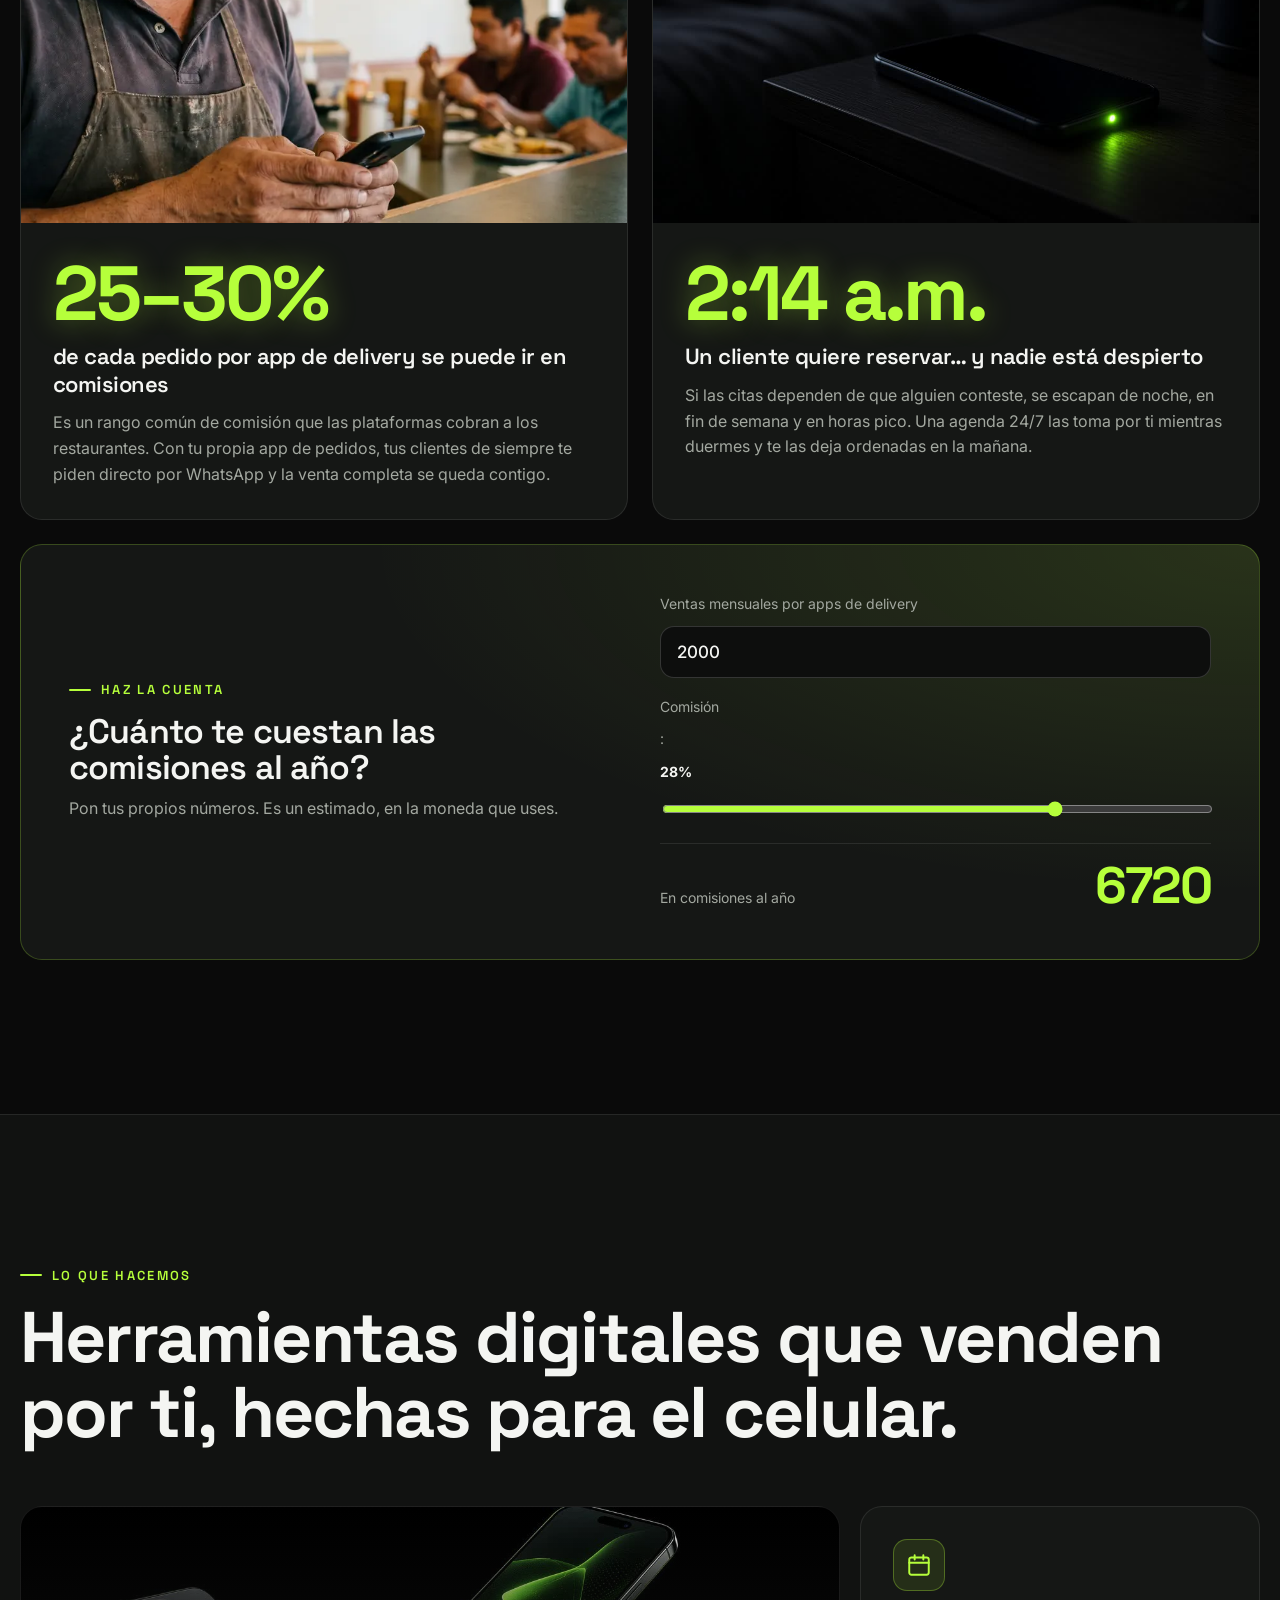
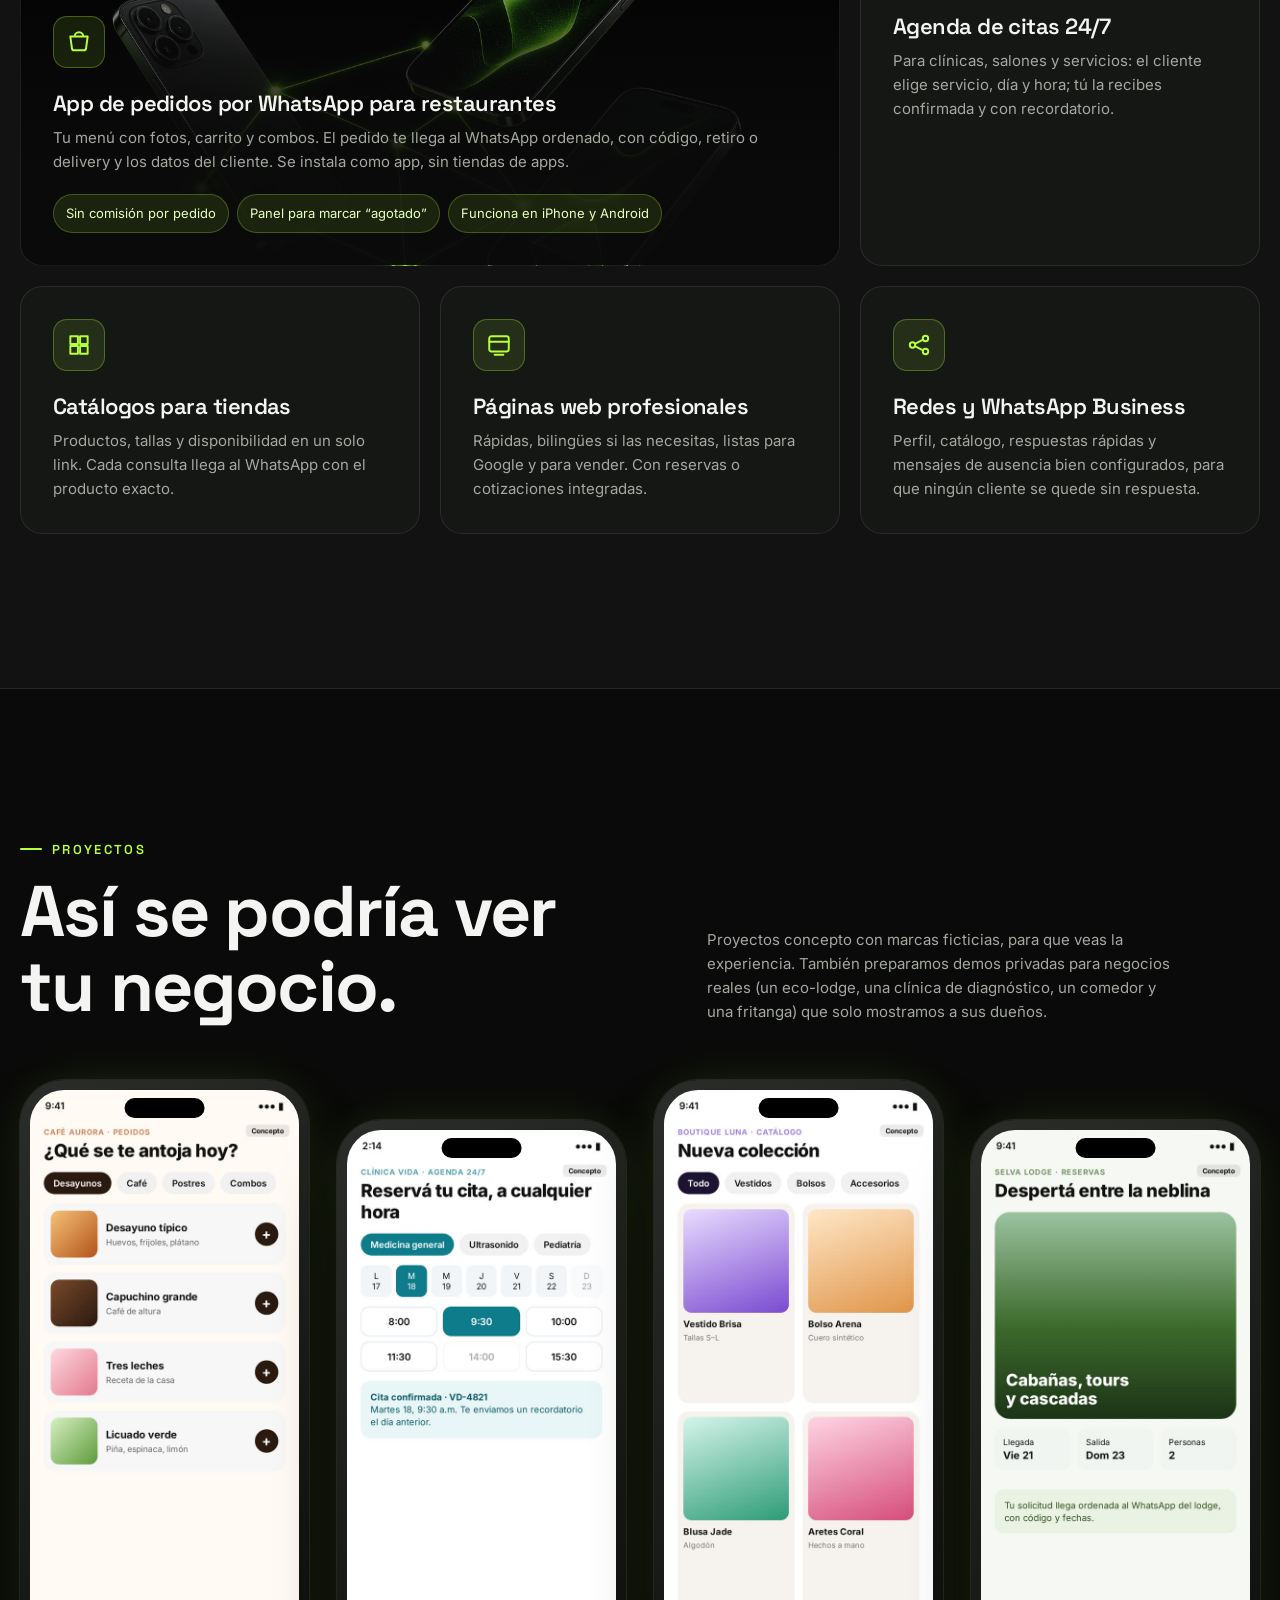
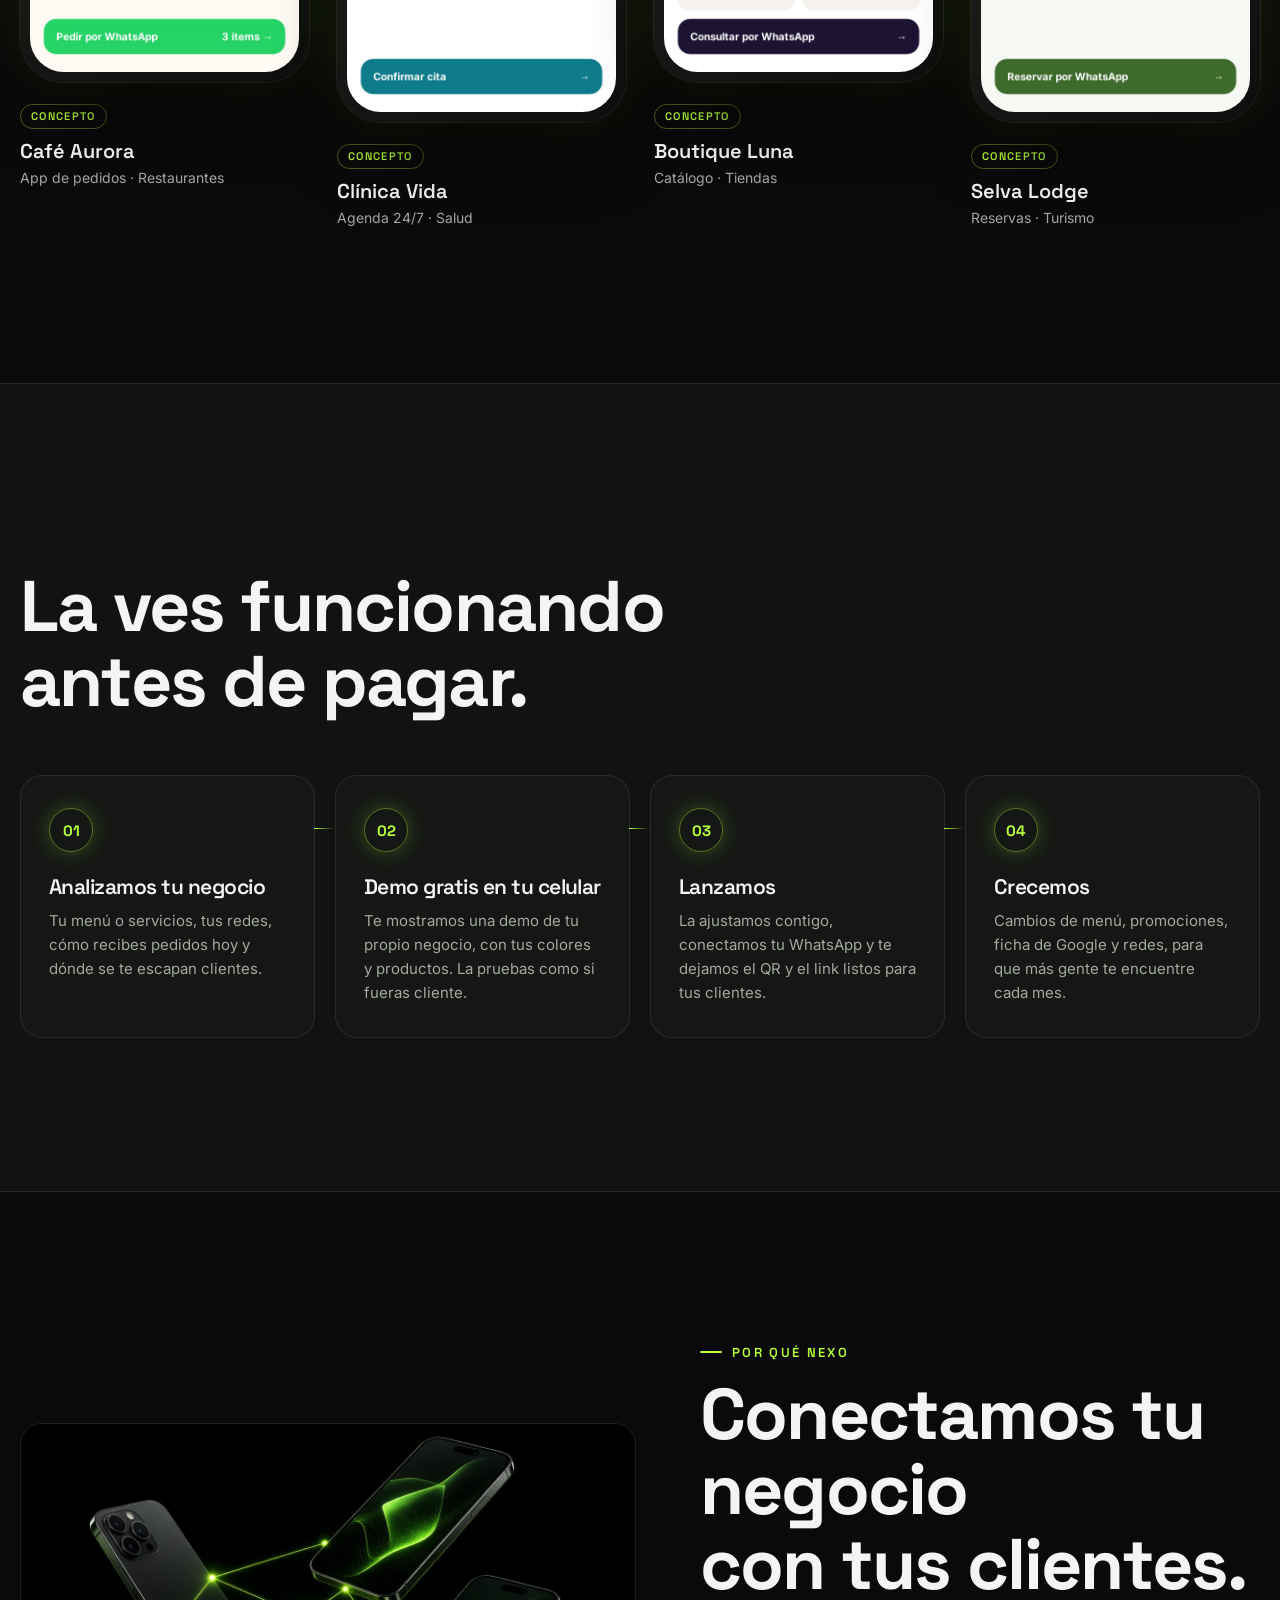
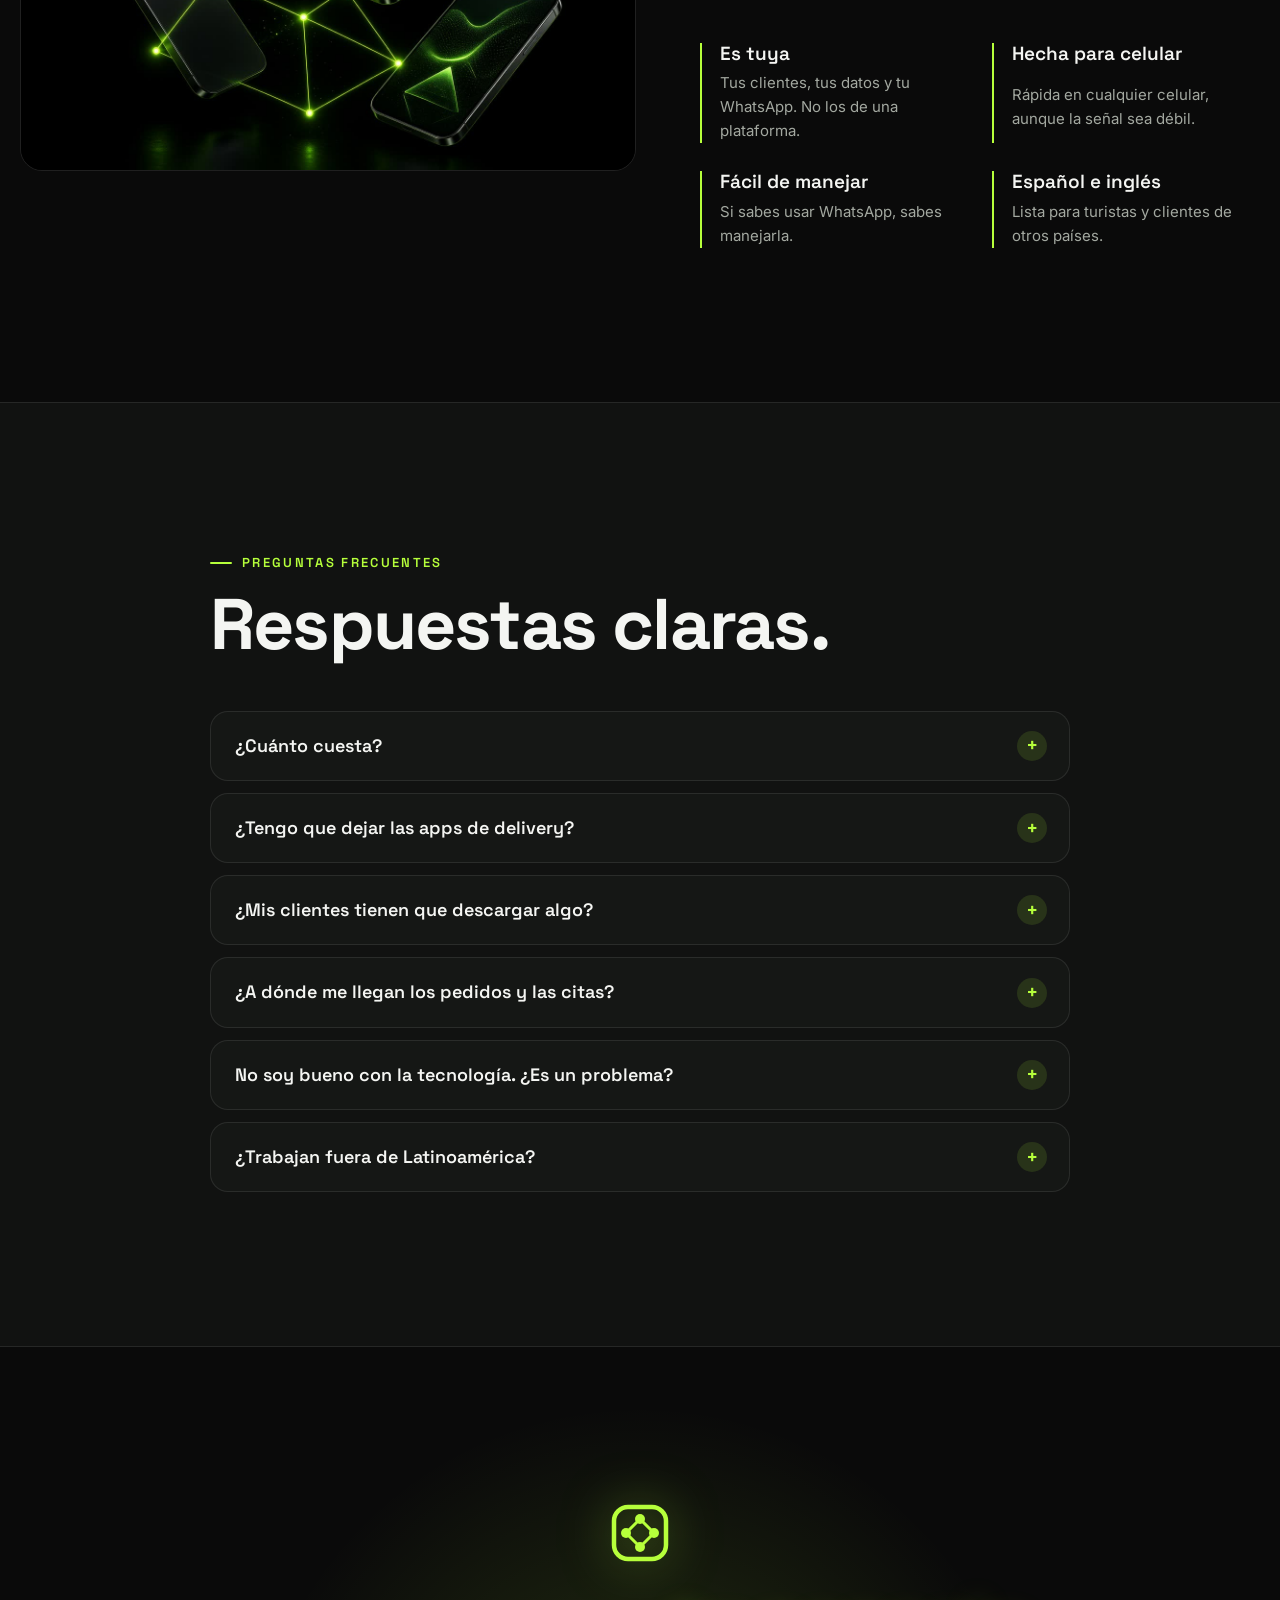
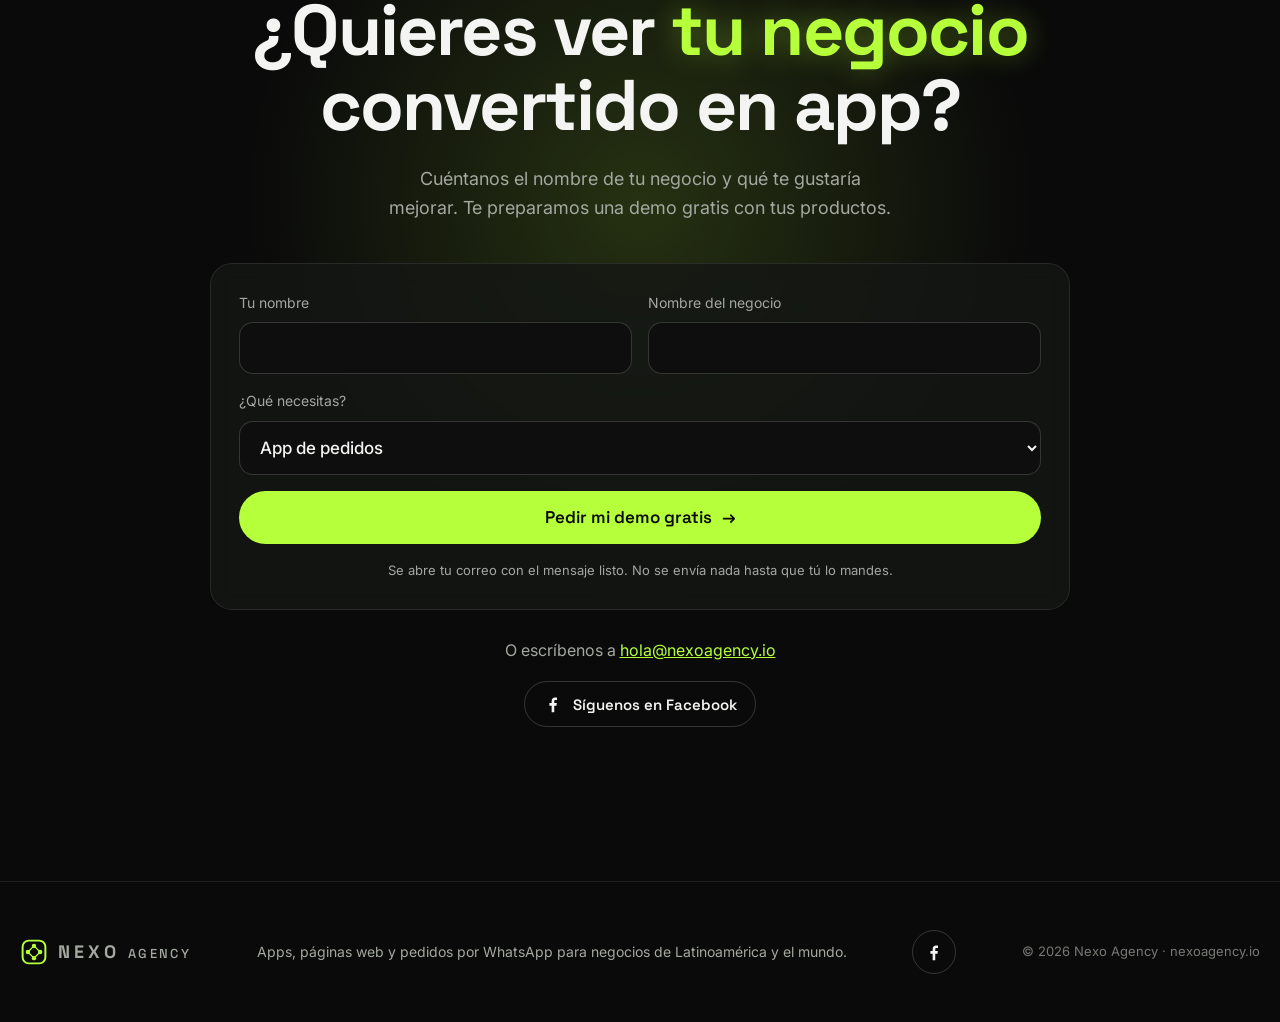
==== commit 7912252f: "Agrega fanpage de Facebook (footer, CTA, sameAs)" ====
--- a/index.html
+++ b/index.html
@@ -26,7 +26,7 @@
 <link rel="preload" as="image" href="assets/media/hero-poster-movil.jpg" media="(max-width: 767px)">
 <link rel="stylesheet" href="styles.css">
 <script type="application/ld+json">
-{"@context":"https://schema.org","@type":"ProfessionalService","name":"Nexo Agency","url":"https://chavalojodido-art.github.io/nexoagency/","logo":"https://chavalojodido-art.github.io/nexoagency/assets/icons/icon-512.png","image":"https://chavalojodido-art.github.io/nexoagency/assets/og.jpg","description":"Apps de pedidos por WhatsApp, catálogos, agendas de citas 24/7 y páginas web profesionales para negocios.","areaServed":["Latinoamérica","Worldwide"],"email":"hola@nexoagency.io","knowsLanguage":["es","en"]}
+{"@context":"https://schema.org","@type":"ProfessionalService","name":"Nexo Agency","url":"https://chavalojodido-art.github.io/nexoagency/","logo":"https://chavalojodido-art.github.io/nexoagency/assets/icons/icon-512.png","image":"https://chavalojodido-art.github.io/nexoagency/assets/og.jpg","description":"Apps de pedidos por WhatsApp, catálogos, agendas de citas 24/7 y páginas web profesionales para negocios.","areaServed":["Latinoamérica","Worldwide"],"email":"hola@nexoagency.io","knowsLanguage":["es","en"],"sameAs":["https://www.facebook.com/profile.php?id=61596670710152"]}
 </script>
 </head>
 <body>
@@ -271,6 +271,7 @@
       <p class="form__hint full" id="formHint" data-en="It opens WhatsApp with your message ready. Nothing is sent until you tap send.">Se abre WhatsApp con tu mensaje listo. No se envía nada hasta que tú lo mandes.</p>
     </form>
     <p class="cta__mail reveal"><span data-en="Or write to">O escríbenos a</span> <a href="mailto:hola@nexoagency.io">hola@nexoagency.io</a></p>
+    <p class="social reveal"><a class="social__fb" href="https://www.facebook.com/profile.php?id=61596670710152" target="_blank" rel="noopener" aria-label="Nexo Agency en Facebook (se abre en una pestaña nueva)" data-en-aria-label="Nexo Agency on Facebook (opens in a new tab)"><svg aria-hidden="true" viewBox="0 0 24 24" width="20" height="20"><path fill="currentColor" d="M13.5 22v-8h2.7l.4-3.2h-3.1V8.8c0-.9.3-1.5 1.6-1.5h1.7V4.4c-.3 0-1.3-.1-2.4-.1-2.4 0-4 1.5-4 4.1v2.4H7.7V14h2.7v8h3.1Z"/></svg><span data-en="Follow us on Facebook">Síguenos en Facebook</span></a></p>
   </div>
 </section>
 </main>
@@ -279,6 +280,7 @@
   <div class="wrap foot__in">
     <a href="#top" class="brand" aria-label="Nexo Agency, volver arriba" data-en-aria-label="Nexo Agency, back to top"><img src="assets/logo.svg" alt="" width="28" height="28"><span>NEXO<em>AGENCY</em></span></a>
     <p data-en="Apps, websites and WhatsApp ordering for businesses in Latin America and worldwide.">Apps, páginas web y pedidos por WhatsApp para negocios de Latinoamérica y el mundo.</p>
+    <a class="social__icon" href="https://www.facebook.com/profile.php?id=61596670710152" target="_blank" rel="noopener" aria-label="Nexo Agency en Facebook (se abre en una pestaña nueva)" data-en-aria-label="Nexo Agency on Facebook (opens in a new tab)"><svg aria-hidden="true" viewBox="0 0 24 24" width="20" height="20"><path fill="currentColor" d="M13.5 22v-8h2.7l.4-3.2h-3.1V8.8c0-.9.3-1.5 1.6-1.5h1.7V4.4c-.3 0-1.3-.1-2.4-.1-2.4 0-4 1.5-4 4.1v2.4H7.7V14h2.7v8h3.1Z"/></svg></a>
     <p class="foot__small">© <span id="yr">2026</span> Nexo Agency · nexoagency.io</p>
   </div>
 </footer>
--- a/styles.css
+++ b/styles.css
@@ -136,6 +136,10 @@
 .form__hint{font-size:13px;color:var(--mut);text-align:center}
 .form input[aria-invalid=true]{border-color:#ff6b6b}
 .cta__mail{margin-top:28px;color:var(--mut)}.cta__mail a{color:var(--neon)}
+/* social */
+.social{margin-top:18px}.social__fb{display:inline-flex;align-items:center;gap:10px;padding:12px 18px;border-radius:999px;border:1px solid rgba(255,255,255,.18);text-decoration:none;color:var(--txt);font:600 15px/1 var(--fh);transition:border-color .2s,color .2s}
+.social__fb:hover,.social__icon:hover{border-color:var(--neon);color:var(--neon)}
+.social__icon{display:inline-grid;place-items:center;width:44px;height:44px;border-radius:50%;border:1px solid rgba(255,255,255,.18);color:var(--txt);transition:border-color .2s,color .2s}
 /* footer */
 .foot{border-top:1px solid var(--line);padding:48px 0 calc(48px + env(safe-area-inset-bottom))}
 .foot__in{display:flex;flex-wrap:wrap;gap:16px 40px;align-items:center;justify-content:space-between;color:var(--mut);font-size:14px}
